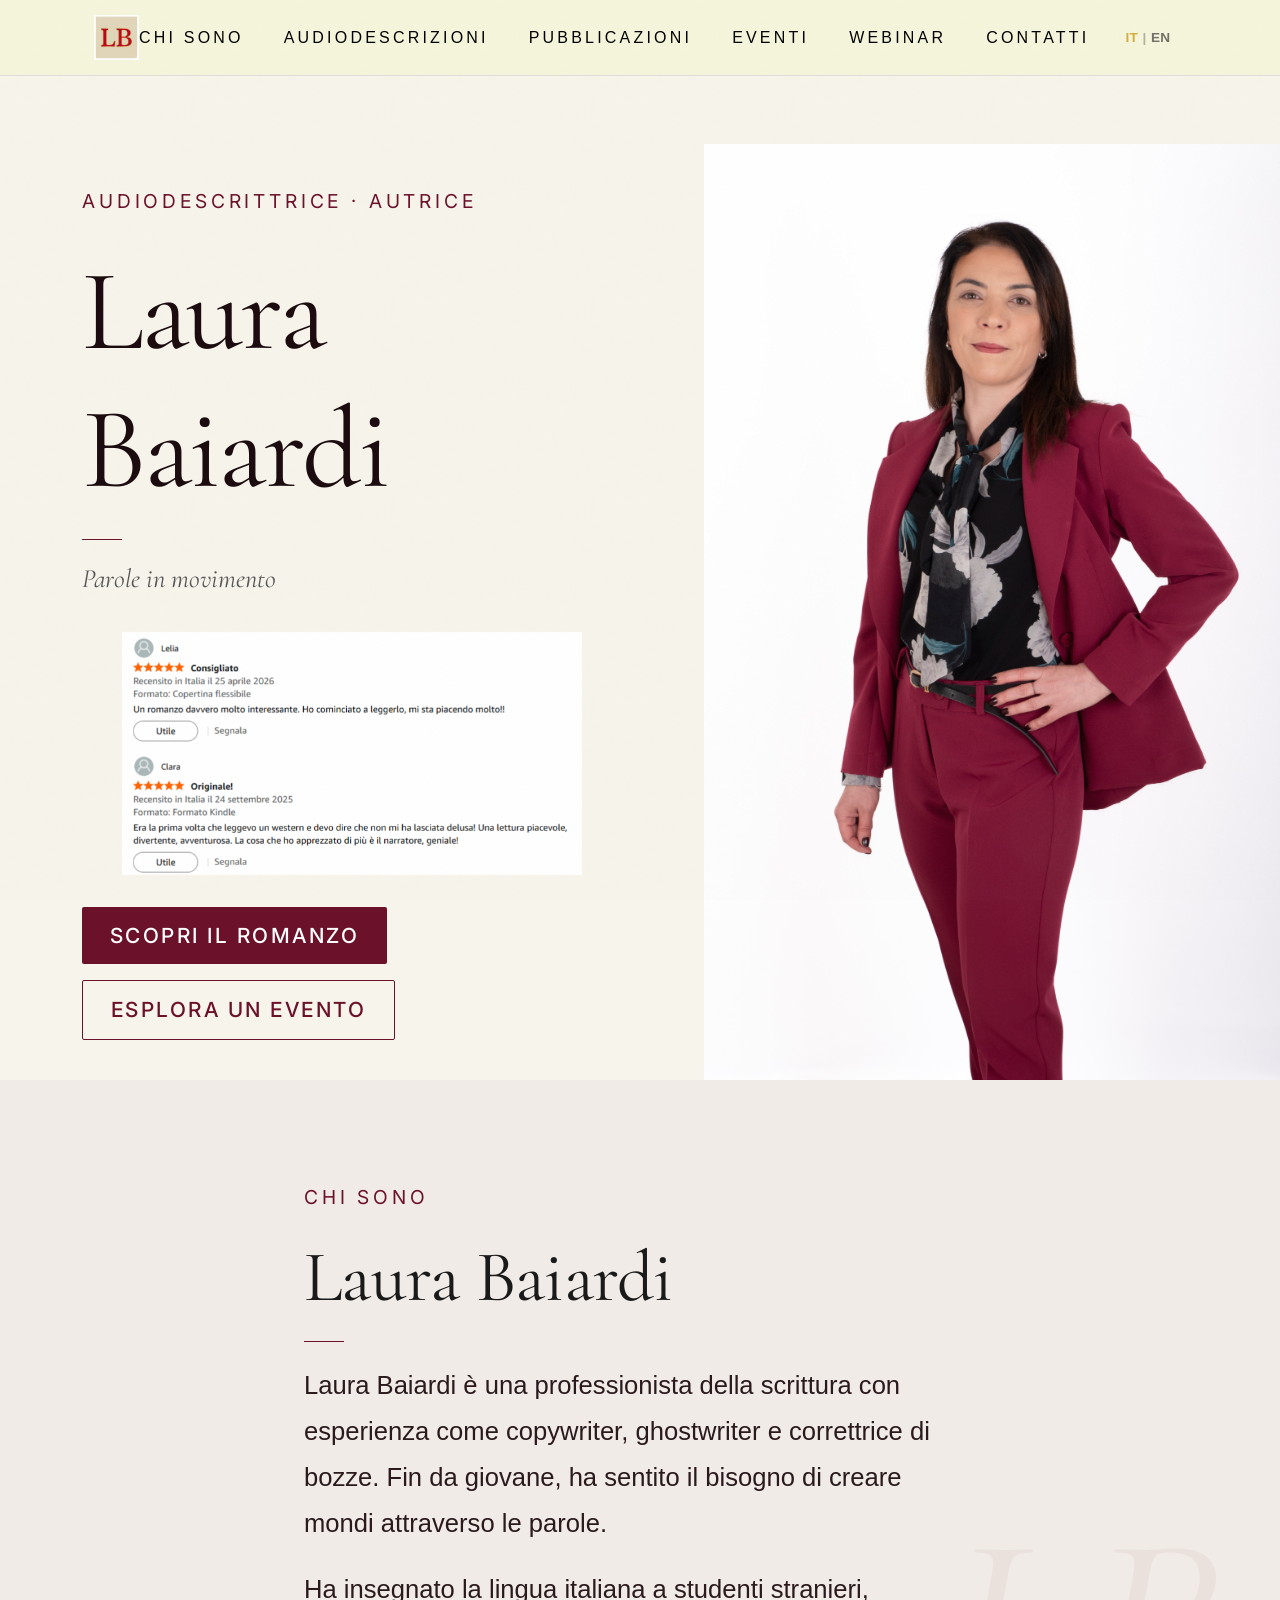
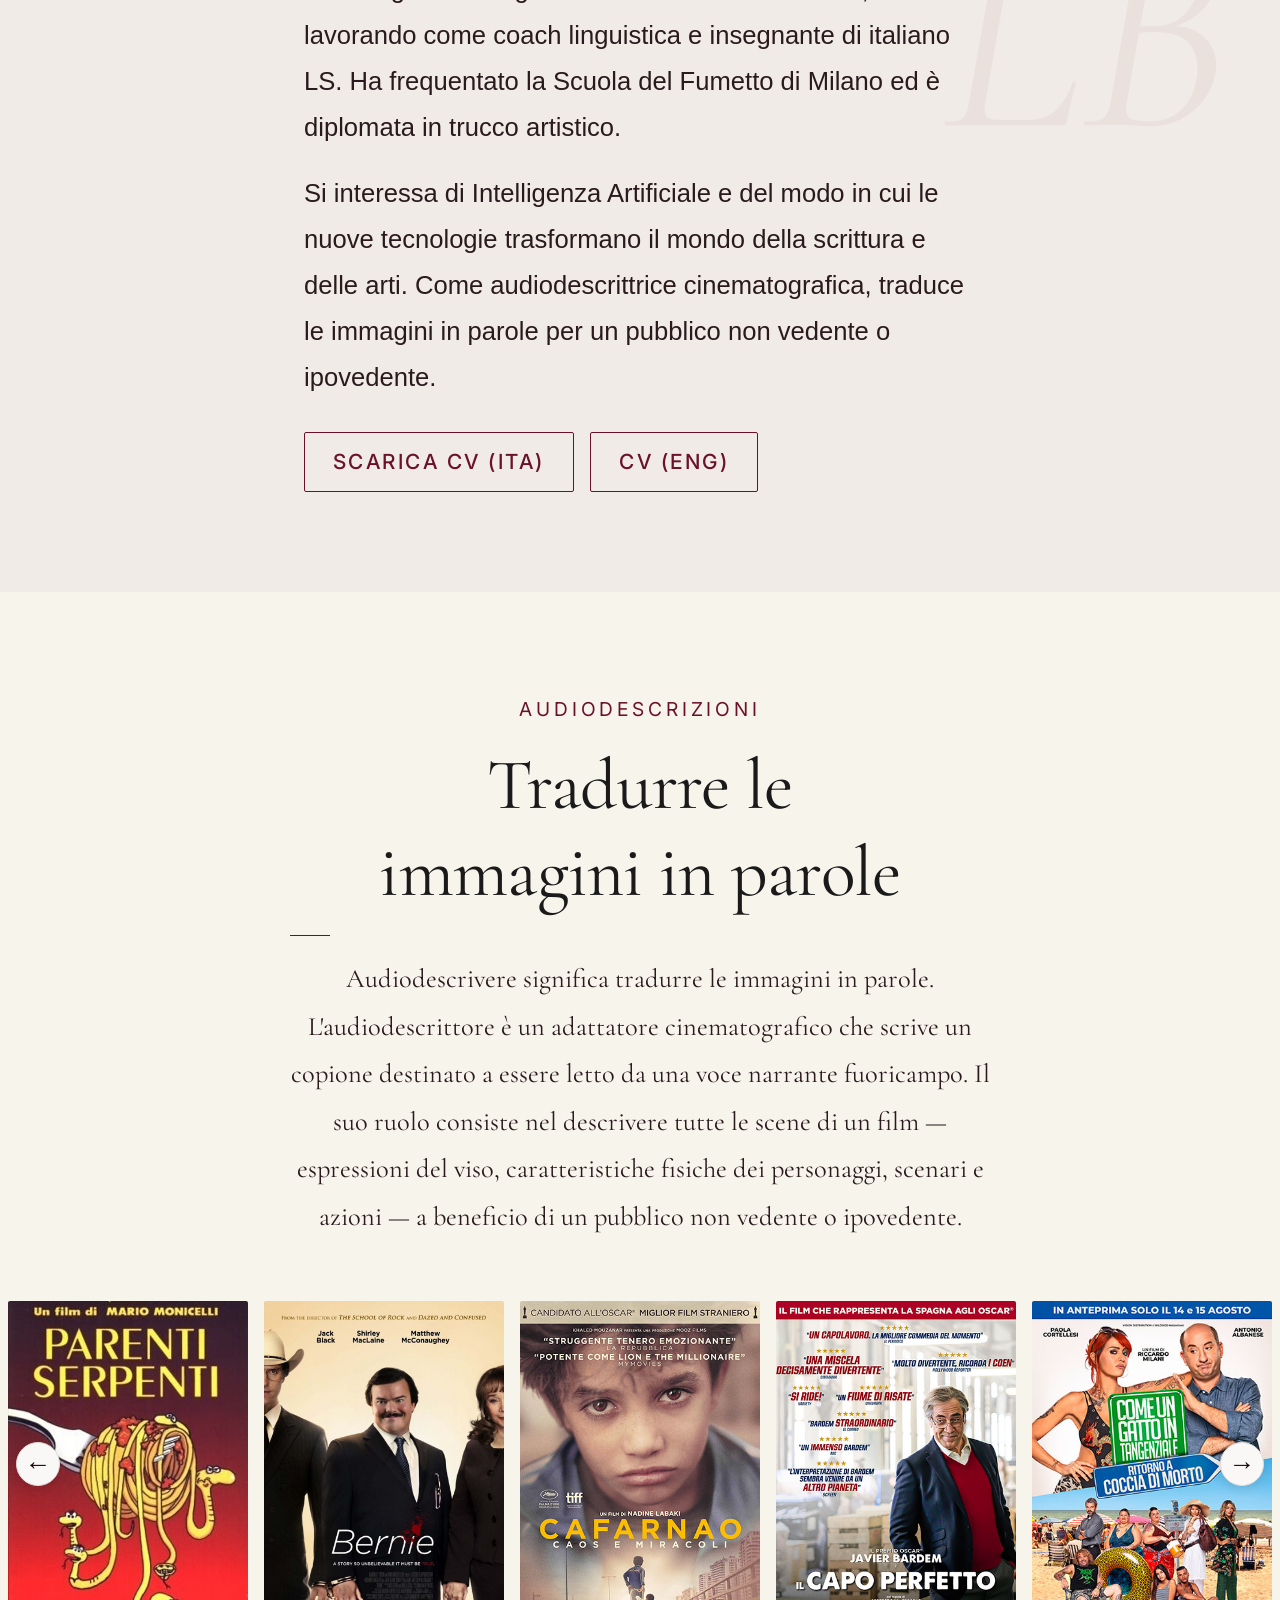
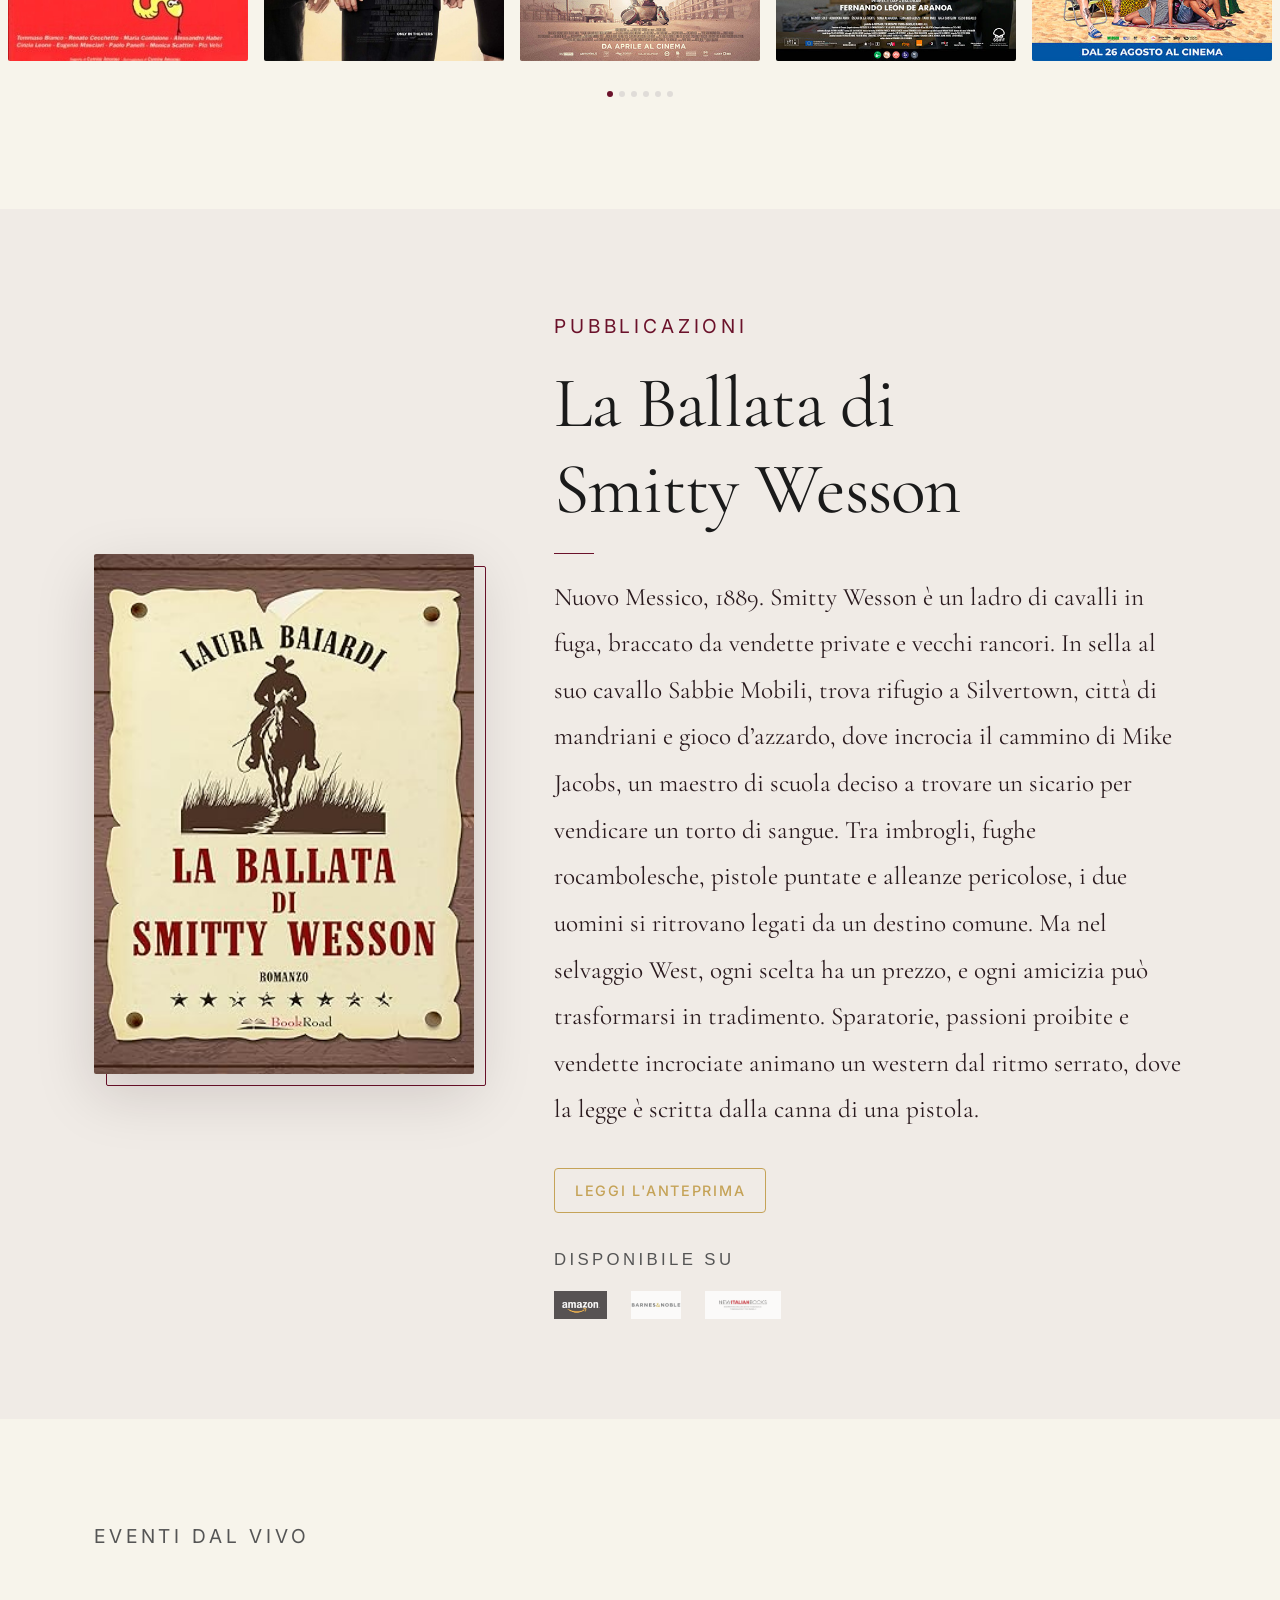
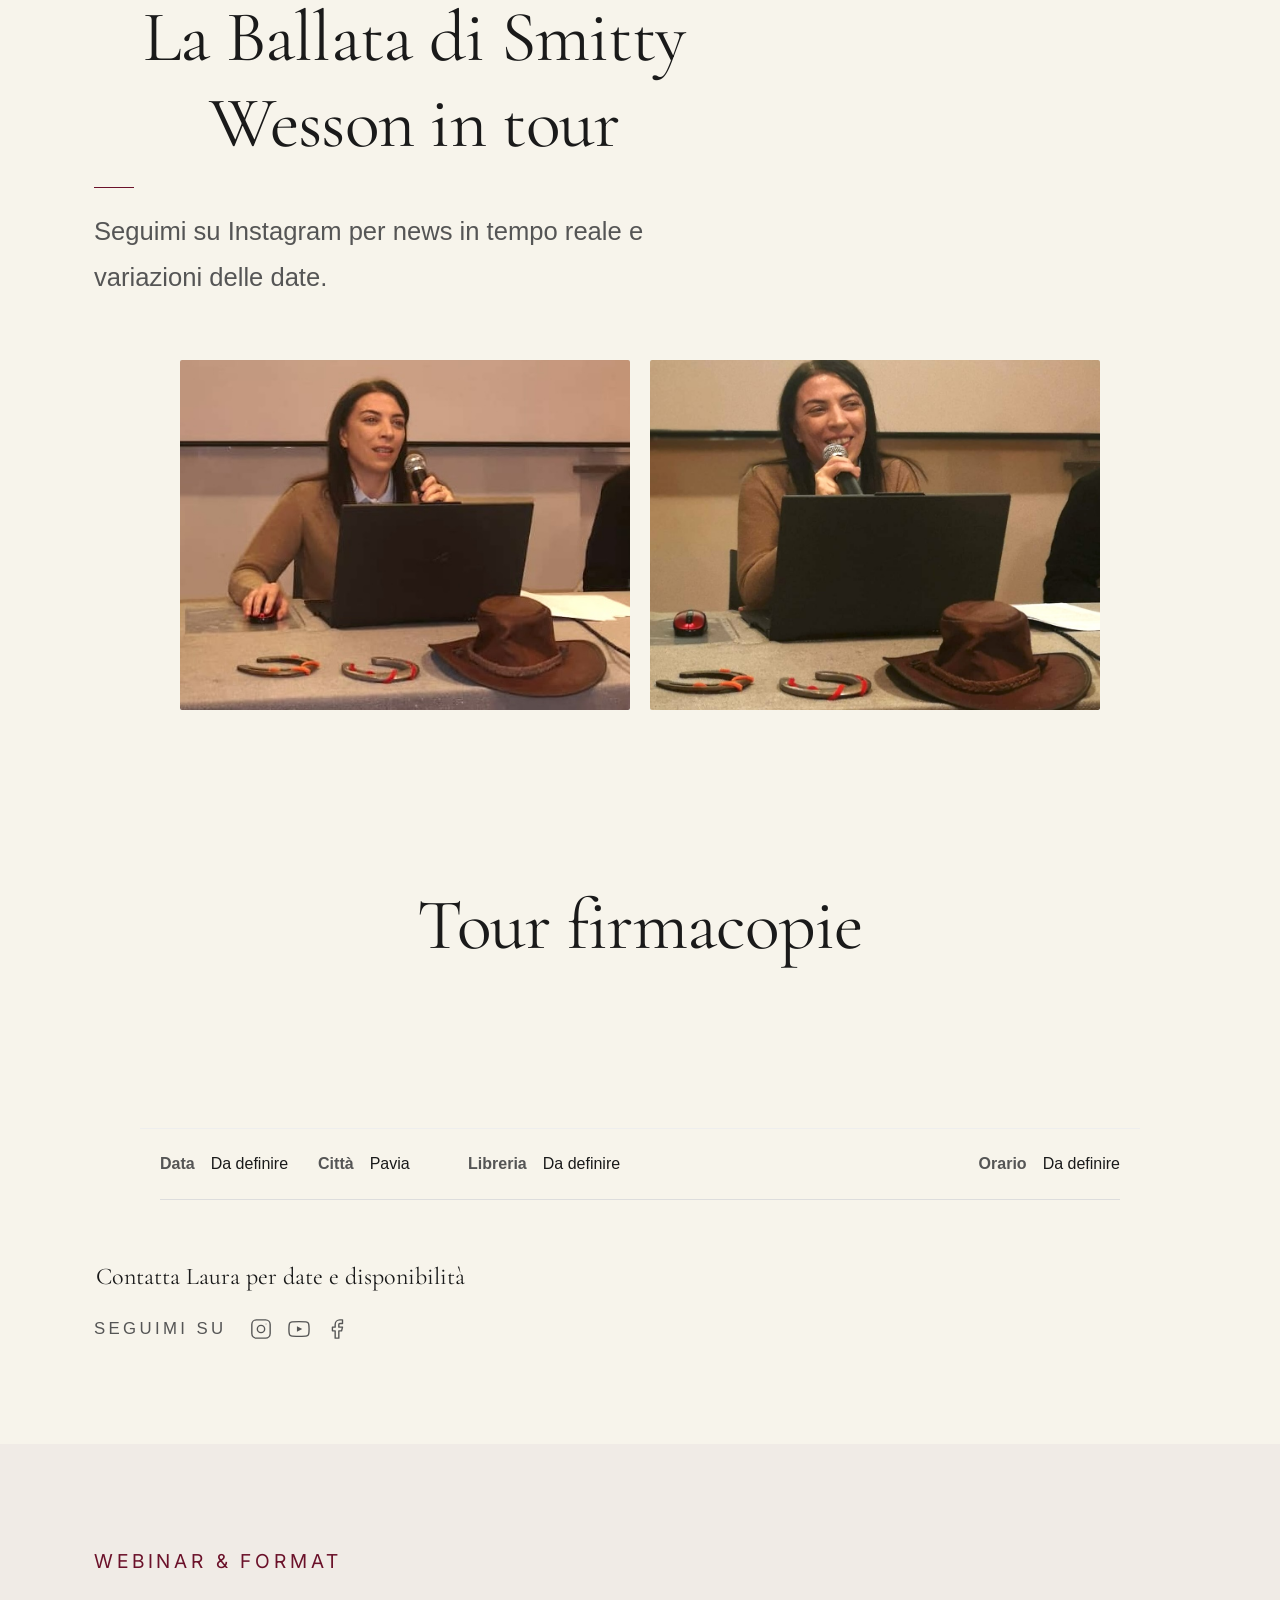
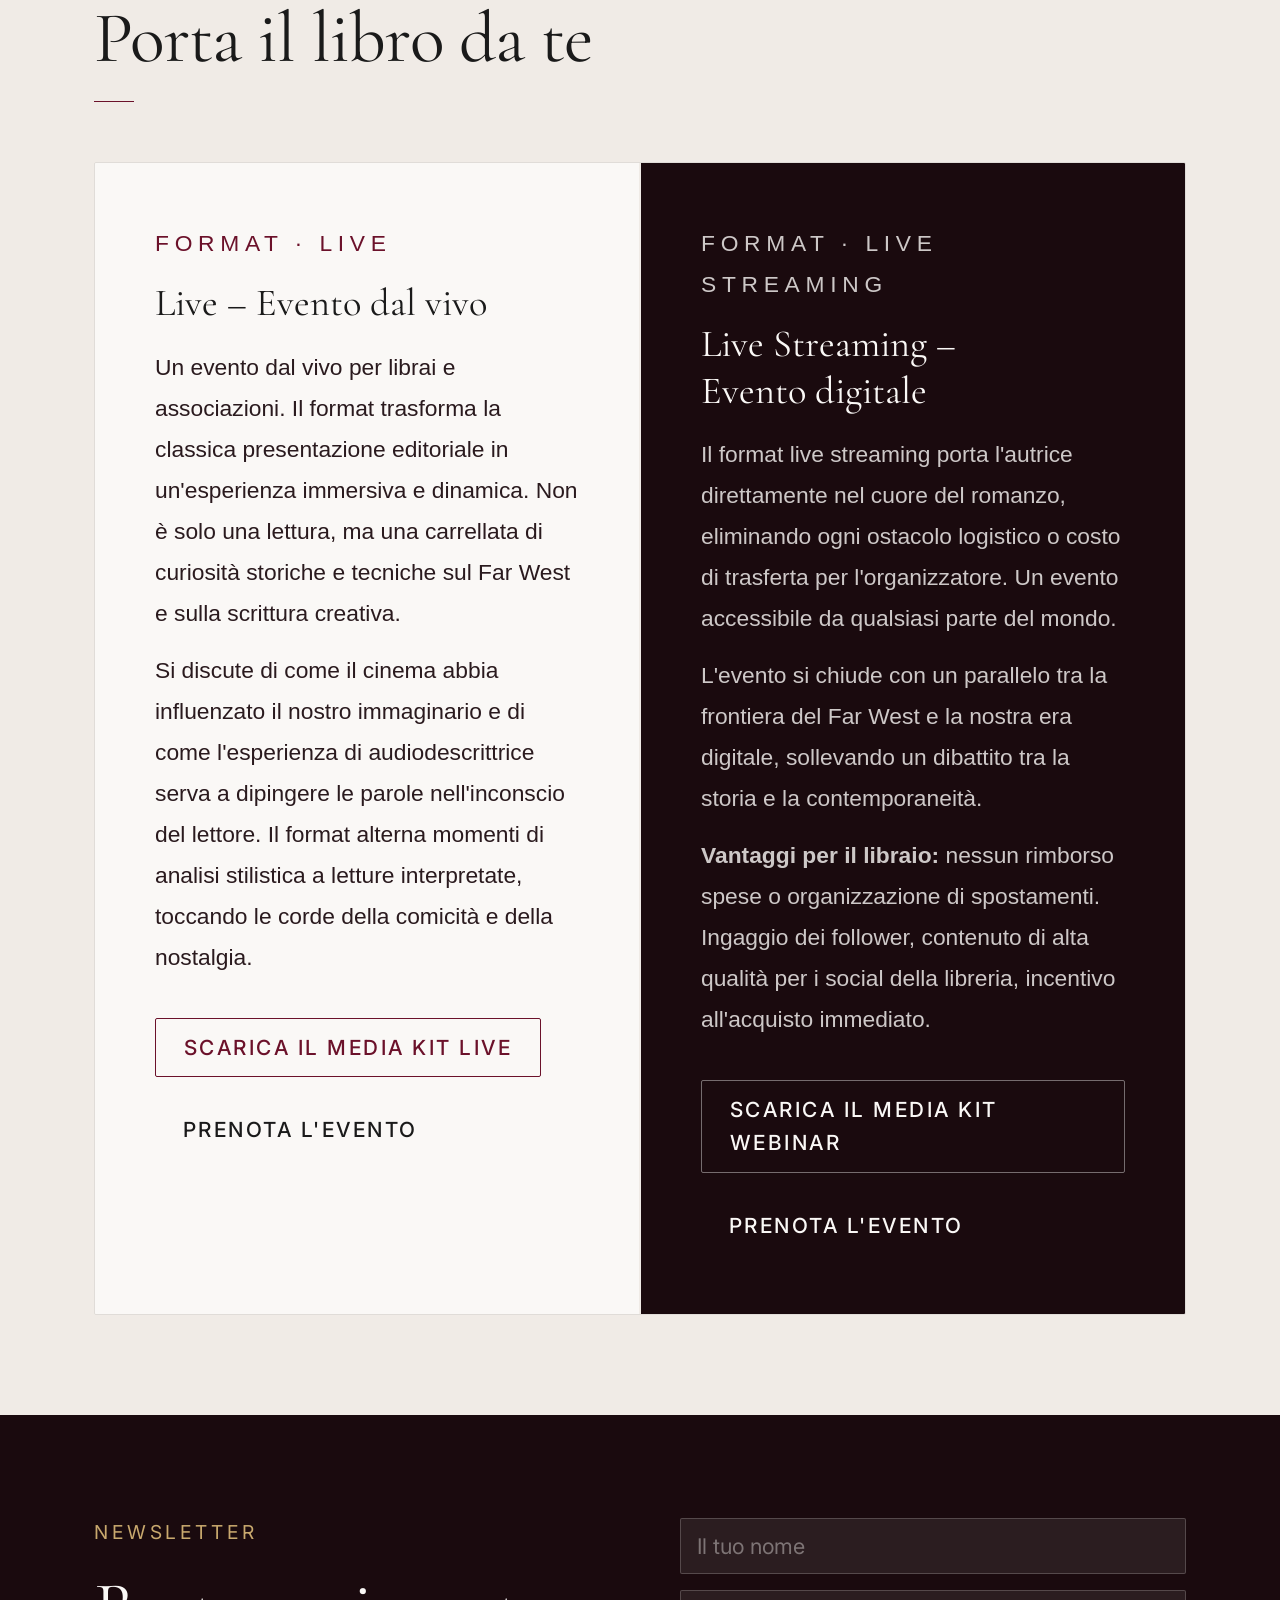
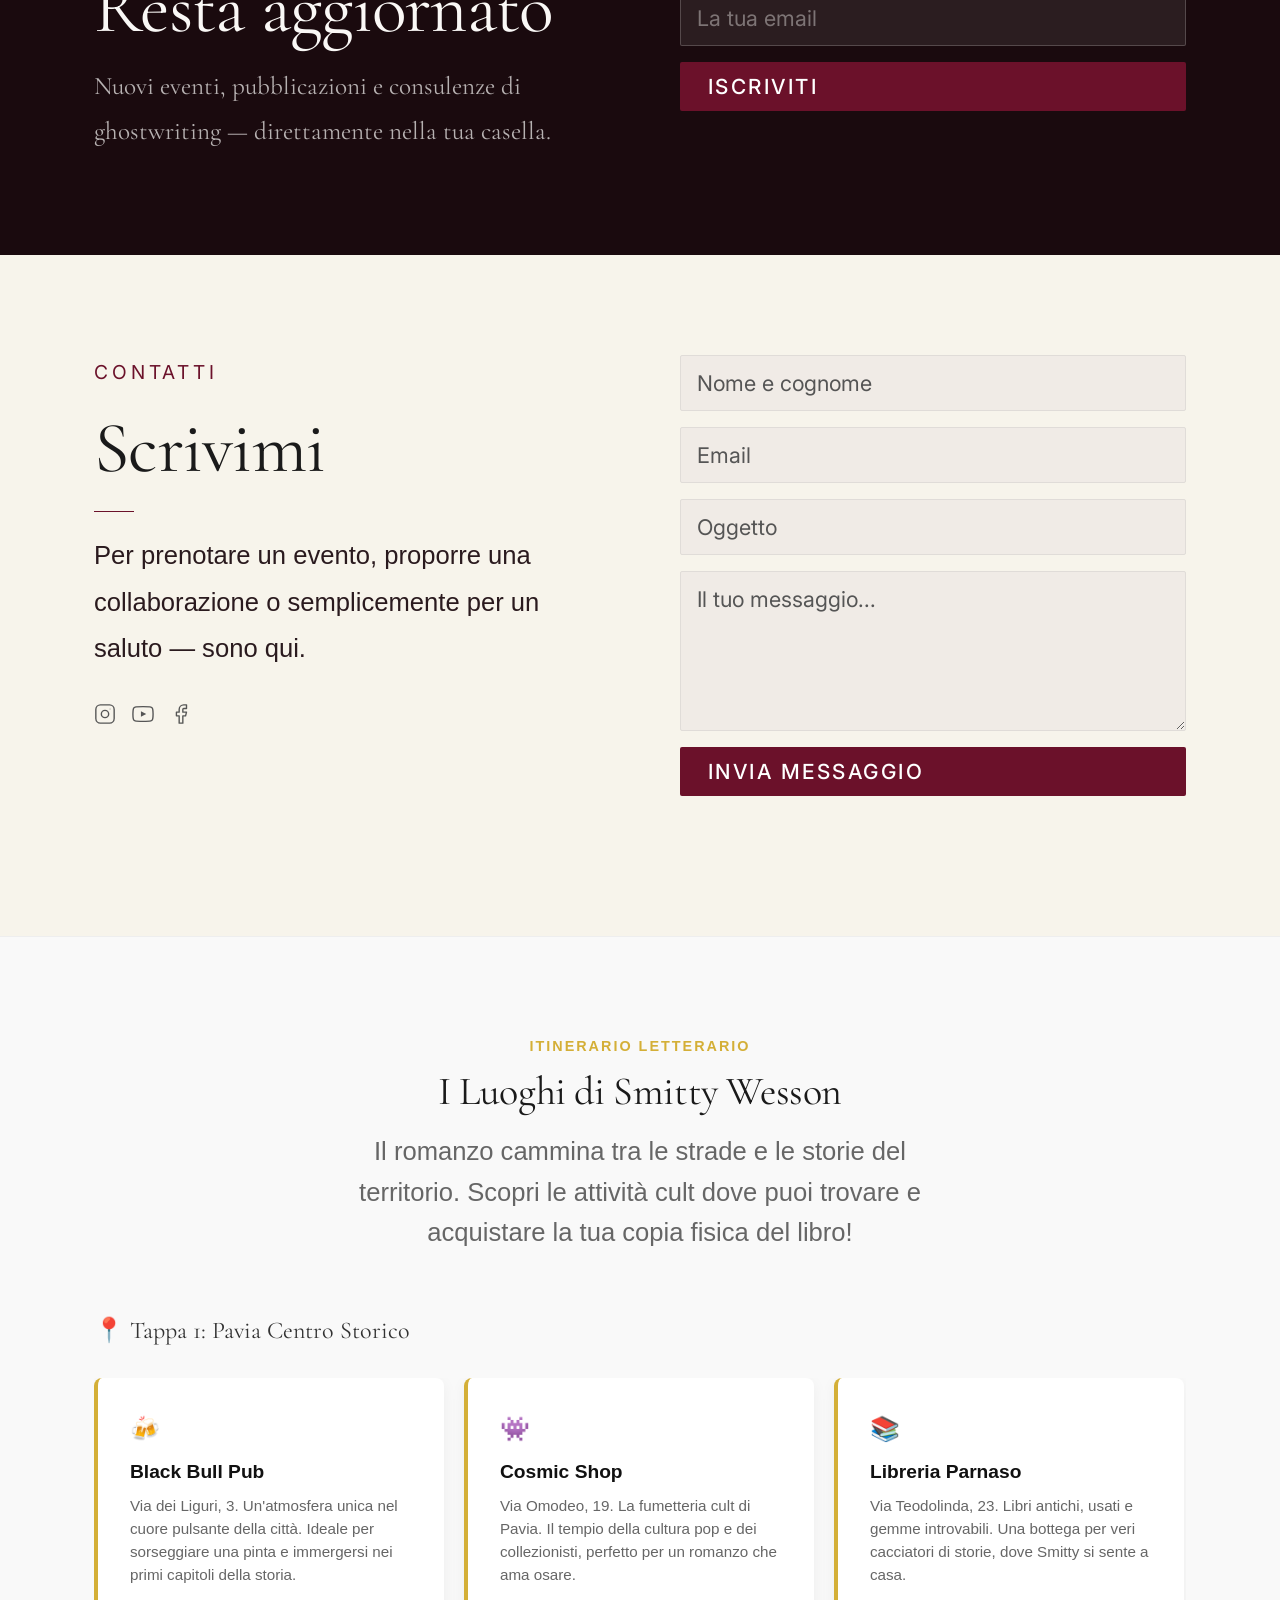
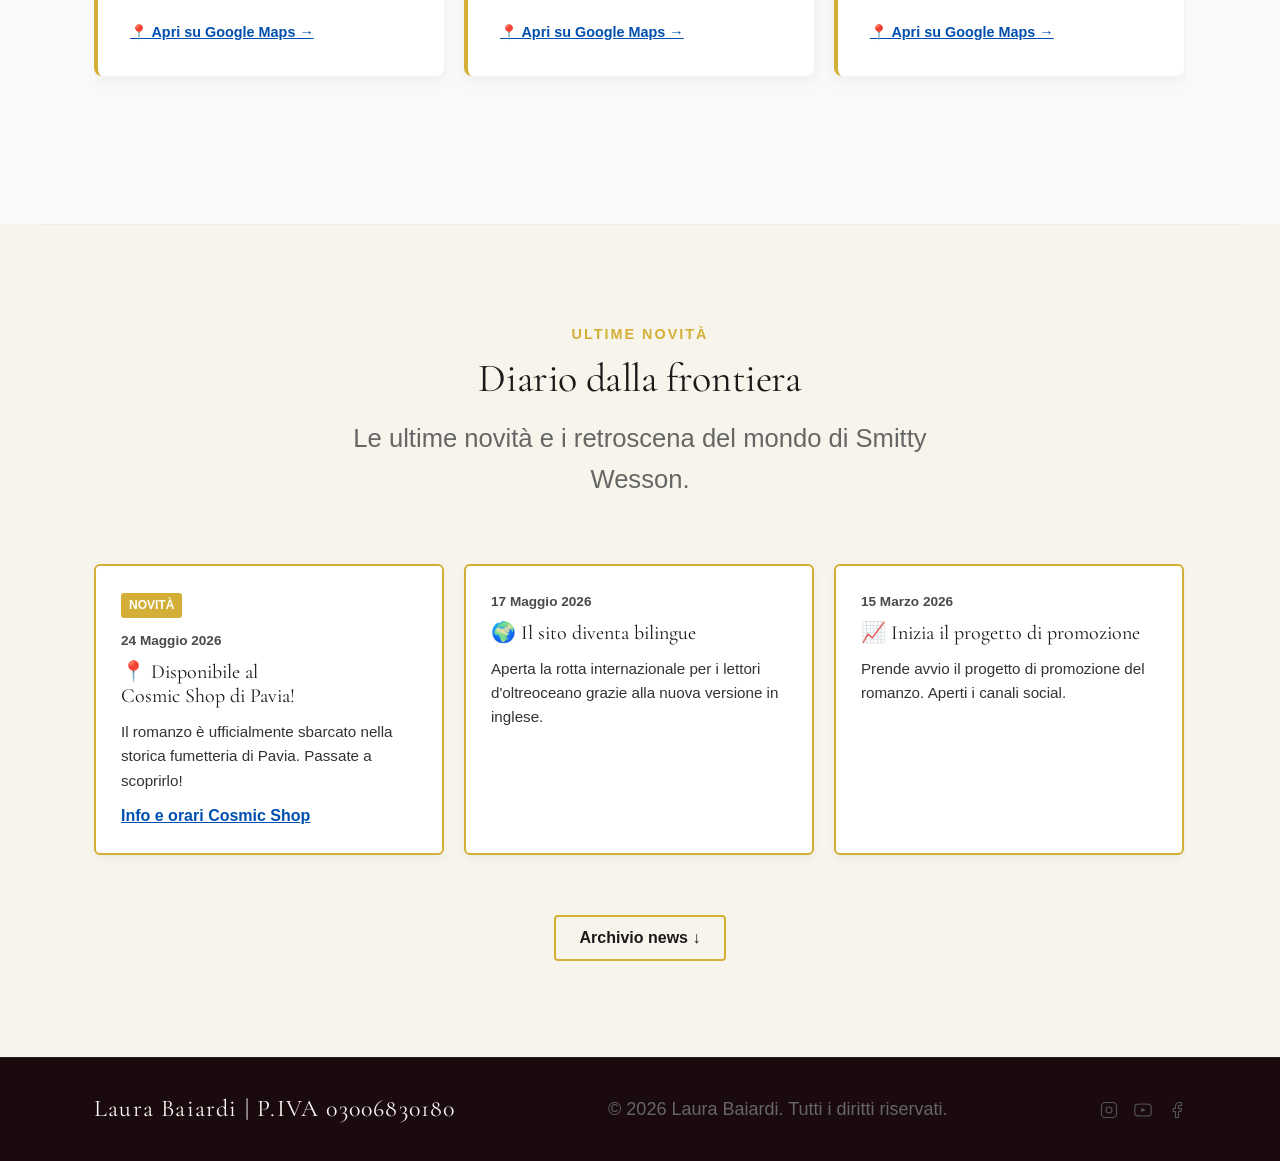
==== index.html @ 16a3c024 "Update index.html" ====
<!DOCTYPE html>
<html lang="it">
<head>
  <meta charset="UTF-8">
  <meta name="viewport" content="width=device-width, initial-scale=1.0">
  <link rel="icon" type="image/png" href="./assets/images/nuova_favicon.png?v=9">
  <script defer src="https://cloud.umami.is/script.js" data-website-id="9b18f62e-2c84-4724-9e59-43e982ee296f"></script>

  <!-- SEO Primary -->
  <title>Laura Baiardi – Audiodescrittrice e Autrice | laurabaiardi.com</title>
  <meta name="description" content="Laura Baiardi è audiodescrittrice cinematografica e autrice del romanzo La Ballata di Smitty Wesson. Scopri il suo lavoro, gli eventi dal vivo e i webinar.">
  <meta name="keywords" content="Laura Baiardi, audiodescrittrice, audiodescrizione, La Ballata di Smitty Wesson, autrice italiana, eventi letterari, webinar audiodescrizione, copywriter">
  <link rel="canonical" href="https://www.laurabaiardi.com/">

  <!-- Open Graph -->
  <meta property="og:title" content="Laura Baiardi – Audiodescrittrice e Autrice">
  <meta property="og:description" content="Audiodescrittrice cinematografica e autrice di La Ballata di Smitty Wesson. Scopri eventi, webinar e pubblicazioni.">
  <meta property="og:image" content="https://www.laurabaiardi.com/assets/images/foto-hero.jpg">
  <meta property="og:url" content="https://www.laurabaiardi.com/">
  <meta property="og:type" content="website">
  <meta property="og:locale" content="it_IT">

  <!-- Twitter Card -->
  <meta name="twitter:card" content="summary_large_image">
  <meta name="twitter:title" content="Laura Baiardi – Audiodescrittrice e Autrice">
  <meta name="twitter:description" content="Audiodescrittrice cinematografica e autrice di La Ballata di Smitty Wesson.">
  <meta name="twitter:image" content="https://www.laurabaiardi.com/assets/images/foto-hero.jpg">

  <!-- JSON-LD Person -->
  <script type="application/ld+json">
  {
    "@context": "https://schema.org",
    "@type": "Person",
    "name": "Laura Baiardi",
    "jobTitle": "Audiodescrittrice e Autrice",
    "url": "https://www.laurabaiardi.com",
    "sameAs": [
      "https://www.instagram.com/laurabaiardi.novels/",
      "https://www.youtube.com/@laurabaiardi.novels",
      "https://www.facebook.com/laurabaiardi.novels",
      "https://www.amazon.it/ballata-Smitty-Wesson-Laura-Baiardi/dp/8833222195/"
    ]
  }
  </script>

  <!-- JSON-LD Book -->
  <script type="application/ld+json">
  {
    "@context": "https://schema.org",
    "@type": "Book",
    "name": "La Ballata di Smitty Wesson",
    "author": { "@type": "Person", "name": "Laura Baiardi" },
    "isbn": "8833222195",
    "inLanguage": "it",
    "url": "https://www.amazon.it/ballata-Smitty-Wesson-Laura-Baiardi/dp/8833222195/"
  }
  </script>

  <!-- Fonts -->
  <link rel="preconnect" href="https://fonts.googleapis.com">
  <link rel="preconnect" href="https://fonts.gstatic.com" crossorigin>
  <link href="https://fonts.googleapis.com/css2?family=Cormorant+Garamond:ital,wght@0,300;0,400;0,600;1,300;1,400&family=Inter:wght@300;400;500;600&display=swap" rel="stylesheet">

  <link rel="stylesheet" href="style.css">
</head>
<body>

  <a href="#hero" class="skip-link">Vai al contenuto principale</a>

  <nav class="nav" id="nav">
  <div class="container nav__inner">
    <a href="#hero" class="nav__logo">
      <img src="./assets/images/LB.png" alt="Logo LB" class="nav__logo-img">
    </a>
    
    <ul class="nav__links" id="navLinks">
      <li><a href="#chi-sono" class="nav__link">Chi sono</a></li>
      <li><a href="#audiodescrizioni" class="nav__link">Audiodescrizioni</a></li>
      <li><a href="#pubblicazioni" class="nav__link">Pubblicazioni</a></li>
      <li><a href="#eventi" class="nav__link">Eventi</a></li>
      <li><a href="#webinar" class="nav__link">Webinar</a></li>
      <li><a href="#contatti" class="nav__link nav__link--cta">Contatti</a></li>
    </ul>

    <div class="nav__lang-switcher" style="display: inline-flex; align-items: center; gap: 0.3rem; margin-left: auto; margin-right: 1rem; font-size: 0.85rem; font-weight: 600; font-family: inherit;">
      <a href="#" style="text-decoration: none; color: #d4af37; pointer-events: none;">IT</a>
      <span style="opacity: 0.3; color: currentColor;">|</span>
      <a href="en/index.html" style="text-decoration: none; color: currentColor; opacity: 0.6;">EN</a>
    </div>

    <button class="nav__hamburger" id="hamburger" aria-label="Menu" aria-expanded="false">
      <span></span><span></span><span></span>
    </button>
  </div>
</nav>

<div class="nav-overlay" id="navOverlay">
  <button class="nav-overlay__close" id="navClose" aria-label="Chiudi menu">✕</button>
  <ul class="nav-overlay__links">
    <li><a href="#chi-sono" class="nav-overlay__link">Chi Sono</a></li>
    <li><a href="#audiodescrizioni" class="nav-overlay__link">Audiodescrizioni</a></li>
    <li><a href="#pubblicazioni" class="nav-overlay__link">Pubblicazioni</a></li>
    <li><a href="#eventi" class="nav-overlay__link">Eventi</a></li>
    <li><a href="#webinar" class="nav-overlay__link">Webinar</a></li>
    <li><a href="#contatti" class="nav-overlay__link">Contatti</a></li>
  </ul>
</div>
  <section class="hero" id="hero">
  <div class="hero__content">
    <p class="section-label">Audiodescrittrice · Autrice</p>
    <h1 class="hero__name">Laura<br>Baiardi</h1>
    <div class="divider"></div>
    <p class="hero__tagline"><em>Parole in movimento</em></p>
    <div class="hero__reviews">
      <a href="https://www.amazon.it/ballata-Smitty-Wesson-Laura-Baiardi/dp/8833222195/#customerReviews"
         target="_blank" rel="noopener" class="hero__reviews-link">
       <img src="assets/images/recensioni.png"
             alt="Recensioni 5 stelle su Amazon per La Ballata di Smitty Wesson"
             class="hero__reviews-img"
             width="460">
      </a>
    </div>
    <div class="hero__actions">
  <a href="#pubblicazioni" class="btn btn--primary">Scopri il romanzo</a>
  <a href="#webinar" class="btn btn--outline">Esplora un evento</a>
  </div>
  </div>
  <div class="hero__image-wrap">
    <img src="assets/images/foto-hero.jpg"
         alt="Laura Baiardi, audiodescrittrice e autrice"
         class="hero__image"
         fetchpriority="high"
         width="800" height="1000">
  </div>
</section>
  <section class="section section--alt chi-sono" id="chi-sono">
  <div class="container chi-sono__inner">
    <div class="chi-sono__text">
      <p class="section-label">Chi Sono</p>
      <h2>Laura Baiardi</h2>
      <div class="divider"></div>
      <p>Laura Baiardi è una professionista della scrittura con esperienza come copywriter, ghostwriter e correttrice di bozze. Fin da giovane, ha sentito il bisogno di creare mondi attraverso le parole.</p>
      <p>Ha insegnato la lingua italiana a studenti stranieri, lavorando come coach linguistica e insegnante di italiano LS. Ha frequentato la Scuola del Fumetto di Milano ed è diplomata in trucco artistico.</p>
      <p>Si interessa di Intelligenza Artificiale e del modo in cui le nuove tecnologie trasformano il mondo della scrittura e delle arti. Come audiodescrittrice cinematografica, traduce le immagini in parole per un pubblico non vedente o ipovedente.</p>
      <div class="chi-sono__actions">
        <a href="assets/pdf/cv-ita.pdf" target="_blank" class="btn btn--outline" data-umami-event="download-cv">Scarica CV (ITA)</a>
        <a href="assets/pdf/cv-eng.pdf" target="_blank" class="btn btn--outline" data-umami-event="download-cv-eng">CV (ENG)</a>
      </div>
    </div>
  </div>
</section>
  <section class="section audiodescrizioni" id="audiodescrizioni">
  <div class="container">
    <div class="audiodescrizioni__intro">
      <p class="section-label">Audiodescrizioni</p>
      <h2>Tradurre le immagini in parole</h2>
      <div class="divider"></div>
      <p class="audiodescrizioni__def">Audiodescrivere significa tradurre le immagini in parole. L'audiodescrittore è un adattatore cinematografico che scrive un copione destinato a essere letto da una voce narrante fuoricampo. Il suo ruolo consiste nel descrivere tutte le scene di un film — espressioni del viso, caratteristiche fisiche dei personaggi, scenari e azioni — a beneficio di un pubblico non vedente o ipovedente.</p>
    </div>
  </div>
  <div class="carousel" id="carouselPosters" data-carousel="posters">
    <div class="carousel__track-wrap">
      <div class="carousel__track">
        <div class="carousel__item"><img src="assets/images/posters/poster-01.jpg" alt="Locandina film 1" loading="lazy"></div>
        <div class="carousel__item"><img src="assets/images/posters/poster-02.jpg" alt="Locandina film 2" loading="lazy"></div>
        <div class="carousel__item"><img src="assets/images/posters/poster-03.jpg" alt="Locandina film 3" loading="lazy"></div>
        <div class="carousel__item"><img src="assets/images/posters/poster-04.jpg" alt="Locandina film 4" loading="lazy"></div>
        <div class="carousel__item"><img src="assets/images/posters/poster-05.jpg" alt="Locandina film 5" loading="lazy"></div>
        <div class="carousel__item"><img src="assets/images/posters/poster-06.jpg" alt="Locandina film 6" loading="lazy"></div>
        <div class="carousel__item"><img src="assets/images/posters/poster-07.jpg" alt="Locandina film 7" loading="lazy"></div>
        <div class="carousel__item"><img src="assets/images/posters/poster-08.jpg" alt="Locandina film 8" loading="lazy"></div>
        <div class="carousel__item"><img src="assets/images/posters/poster-09.jpg" alt="Locandina film 9" loading="lazy"></div>
        <div class="carousel__item"><img src="assets/images/posters/poster-10.jpg" alt="Locandina film 10" loading="lazy"></div>
        <div class="carousel__item"><img src="assets/images/posters/poster-11.jpg" alt="Locandina film 11" loading="lazy"></div>
        <div class="carousel__item"><img src="assets/images/posters/poster-12.jpg" alt="Locandina film 12" loading="lazy"></div>
        <div class="carousel__item"><img src="assets/images/posters/poster-13.jpg" alt="Locandina film 13" loading="lazy"></div>
        <div class="carousel__item"><img src="assets/images/posters/poster-14.jpg" alt="Locandina film 14" loading="lazy"></div>
        <div class="carousel__item"><img src="assets/images/posters/poster-15.jpg" alt="Locandina film 15" loading="lazy"></div>
        <div class="carousel__item"><img src="assets/images/posters/poster-16.jpg" alt="Locandina film 16" loading="lazy"></div>
        <div class="carousel__item"><img src="assets/images/posters/poster-17.jpg" alt="Locandina film 17" loading="lazy"></div>
        <div class="carousel__item"><img src="assets/images/posters/poster-18.jpg" alt="Locandina film 18" loading="lazy"></div>
        <div class="carousel__item"><img src="assets/images/posters/poster-19.jpg" alt="Locandina film 19" loading="lazy"></div>
        <div class="carousel__item"><img src="assets/images/posters/poster-20.jpg" alt="Locandina film 20" loading="lazy"></div>
        <div class="carousel__item"><img src="assets/images/posters/poster-21.jpg" alt="Locandina film 21" loading="lazy"></div>
        <div class="carousel__item"><img src="assets/images/posters/poster-22.jpg" alt="Locandina film 22" loading="lazy"></div>
        <div class="carousel__item"><img src="assets/images/posters/poster-23.jpg" alt="Locandina film 23" loading="lazy"></div>
        <div class="carousel__item"><img src="assets/images/posters/poster-24.jpg" alt="Locandina film 24" loading="lazy"></div>
        <div class="carousel__item"><img src="assets/images/posters/poster-25.jpg" alt="Locandina film 25" loading="lazy"></div>
        <div class="carousel__item"><img src="assets/images/posters/poster-26.jpg" alt="Locandina film 26" loading="lazy"></div>
        <div class="carousel__item"><img src="assets/images/posters/poster-27.jpg" alt="Locandina film 27" loading="lazy"></div>
      </div>
    </div>
    <button class="carousel__btn carousel__btn--prev" aria-label="Precedente">&#8592;</button>
    <button class="carousel__btn carousel__btn--next" aria-label="Successivo">&#8594;</button>
    <div class="carousel__dots" id="dotsPoster"></div>
  </div>
</section>
  <section class="section section--alt pubblicazioni" id="pubblicazioni">
  <div class="container pubblicazioni__inner">
    <div class="pubblicazioni__cover">
      <img src="assets/images/copertina.jpg"
           alt="Copertina del romanzo La Ballata di Smitty Wesson di Laura Baiardi"
           loading="lazy"
           width="380" height="520">
    </div>
    <div class="pubblicazioni__text">
      <p class="section-label">Pubblicazioni</p>
      <h2>La Ballata di Smitty Wesson</h2>
      <div class="divider"></div>
      <p class="pubblicazioni__sinossi">Nuovo Messico, 1889. Smitty Wesson è un ladro di cavalli in fuga, braccato da vendette private e vecchi rancori. In sella al suo cavallo Sabbie Mobili, trova rifugio a Silvertown, città di mandriani e gioco d’azzardo, dove incrocia il cammino di Mike Jacobs, un maestro di scuola deciso a trovare un sicario per vendicare un torto di sangue.
Tra imbrogli, fughe rocambolesche, pistole puntate e alleanze pericolose, i due uomini si ritrovano legati da un destino comune. Ma nel selvaggio West, ogni scelta ha un prezzo, e ogni amicizia può trasformarsi in tradimento.
Sparatorie, passioni proibite e vendette incrociate animano un western dal ritmo serrato, dove la legge è scritta dalla canna di una pistola.</p>
      <p></p></p>
      <a href="https://www.google.it/books/edition/La_ballata_di_Smitty_Wesson/XpFuEQAAQBAJ?hl=it&gbpv=1" target="_blank" class="btn btn--secondary" data-umami-event="click-anteprima-google">Leggi l'anteprima</a>
      <div class="pubblicazioni__links">
        <p class="pubblicazioni__links-label">Disponibile su</p>
        <div class="pubblicazioni__logos">
         <a href="https://www.amazon.it/ballata-Smitty-Wesson-Laura-Baiardi/dp/8833222195/" target="_blank" rel="noopener" aria-label="Acquista su Amazon" data-umami-event="click-acquisto-amazon">
  <img src="assets/images/logo-amazon.webp" alt="Amazon" width="90" height="30" data-umami-event="click-acquisto-amazon">
          </a>
          <a href="https://www.barnesandnoble.com/w/la-ballata-di-smitty-wesson-laura-baiardi/1147813923?ean=9788833227290"
             target="_blank" rel="noopener" aria-label="Acquista su Barnes &amp; Noble">
            <img src="assets/images/logo-bn.png" alt="Barnes &amp; Noble" width="90" height="30">
          </a>
          <a href="https://www.newitalianbooks.it/la-ballata-di-smitty-wesson/"
             target="_blank" rel="noopener" aria-label="Vedi su New Italian Books">
            <img src="assets/images/logo-nib.png" alt="New Italian Books" width="90" height="30">
          </a>
        </div>
      </div>
    </div>
  </div>
</section>
  <section class="section eventi" id="eventi">
  <div class="container">
    <div class="eventi__header">
      <p class="section-label">Eventi dal vivo</p>
      <h2>La Ballata di Smitty Wesson in tour</h2>
      <div class="divider"></div>
      <p>Seguimi su Instagram per news in tempo reale e variazioni delle date.</p>
    </div>
  </div>
  <div class="eventi__gallery">
    <img src="assets/images/eventi/evento-02-new.jpg" alt="Evento dal vivo Laura Baiardi" loading="lazy">
    <img src="assets/images/eventi/evento-03-new.jpg" alt="Evento dal vivo Laura Baiardi" loading="lazy">
  </div>
    <section id="eventi" class="section">
  <h2 class="section__title">Tour firmacopie</h2>

  <!--<div class="eventi__gallery">
    ...
  </div> -->
</section>
  </div>
<div class="calendario-tour">
  <div class="tour-row">
    <div data-label="Data">Da definire</div>
    <div data-label="Città">Pavia</div>
    <div data-label="Libreria">Da definire</div>
    <div data-label="Orario">Da definire</div>
  </div>
</div>
  <div class="container">
    <table class="eventi__table">
      <tbody>
        <tr>
          <td>Contatta Laura per date e disponibilità</td>
        </tr>
      </tbody>
    </table>
    <!-- <div class="eventi__actions">
      <a href="assets/pdf/media-kit.pdf" download class="btn btn--primary">Scarica il Media Kit</a>
      <a href="#contatti" class="btn btn--outline">Prenota l'evento</a>
    </div> -->
    <div class="eventi__social">
      <p class="eventi__social-label">Seguimi su</p>
      <div class="eventi__social-links">
        <a href="https://www.instagram.com/laurabaiardi.novels/" target="_blank" rel="noopener" aria-label="Instagram" class="social-icon">
          <svg width="22" height="22" viewBox="0 0 24 24" fill="none" stroke="currentColor" stroke-width="1.5" stroke-linecap="round" stroke-linejoin="round"><rect x="2" y="2" width="20" height="20" rx="5"/><circle cx="12" cy="12" r="4"/><circle cx="17.5" cy="6.5" r="0.5" fill="currentColor" stroke="none"/></svg>
        </a>
        <a href="https://www.youtube.com/@laurabaiardi.novels" target="_blank" rel="noopener" aria-label="YouTube" class="social-icon">
          <svg width="22" height="22" viewBox="0 0 24 24" fill="none" stroke="currentColor" stroke-width="1.5" stroke-linecap="round" stroke-linejoin="round"><path d="M22.54 6.42a2.78 2.78 0 0 0-1.95-1.96C18.88 4 12 4 12 4s-6.88 0-8.59.46a2.78 2.78 0 0 0-1.95 1.96A29 29 0 0 0 1 12a29 29 0 0 0 .46 5.58 2.78 2.78 0 0 0 1.95 1.95C5.12 20 12 20 12 20s6.88 0 8.59-.47a2.78 2.78 0 0 0 1.95-1.95A29 29 0 0 0 23 12a29 29 0 0 0-.46-5.58z"/><polygon points="9.75 15.02 15.5 12 9.75 8.98 9.75 15.02" fill="currentColor" stroke="none"/></svg>
        </a>
        <a href="https://www.facebook.com/laurabaiardi.novels" target="_blank" rel="noopener" aria-label="Facebook" class="social-icon">
          <svg width="22" height="22" viewBox="0 0 24 24" fill="none" stroke="currentColor" stroke-width="1.5" stroke-linecap="round" stroke-linejoin="round"><path d="M18 2h-3a5 5 0 0 0-5 5v3H7v4h3v8h4v-8h3l1-4h-4V7a1 1 0 0 1 1-1h3z"/></svg>
        </a>
      </div>
    </div>
  </div>
</section>
  <section class="section section--alt webinar" id="webinar">
  <div class="container">
    <div class="webinar__header">
      <p class="section-label">Webinar &amp; Format</p>
      <h2>Porta il libro da te</h2>
      <div class="divider"></div>
    </div>
    <div class="webinar__cards">
      <div class="webinar__card">
        <p class="webinar__card-label">Format · Live</p>
        <h3>Live – Evento dal vivo</h3>
        <p>Un evento dal vivo per librai e associazioni. Il format trasforma la classica presentazione editoriale in un'esperienza immersiva e dinamica. Non è solo una lettura, ma una carrellata di curiosità storiche e tecniche sul Far West e sulla scrittura creativa.</p>
        <p>Si discute di come il cinema abbia influenzato il nostro immaginario e di come l'esperienza di audiodescrittrice serva a dipingere le parole nell'inconscio del lettore. Il format alterna momenti di analisi stilistica a letture interpretate, toccando le corde della comicità e della nostalgia.</p>
        <a href="assets/pdf/MediakitLive_LaBallatadiSmittyWesson2026 (1).pdf" target="_blank" class="btn btn--outline" data-umami-event="download-mediakit">Scarica il Media Kit Live</a>
        <a href="#contatti" class="btn btn--webinar">Prenota l'evento</a>
      </div>
      <div class="webinar__card webinar__card--dark">
        <p class="webinar__card-label webinar__card-label--light">Format · Live Streaming</p>
        <h3>Live Streaming – Evento digitale</h3>
        <p>Il format live streaming porta l'autrice direttamente nel cuore del romanzo, eliminando ogni ostacolo logistico o costo di trasferta per l'organizzatore. Un evento accessibile da qualsiasi parte del mondo.</p>
        <p>L'evento si chiude con un parallelo tra la frontiera del Far West e la nostra era digitale, sollevando un dibattito tra la storia e la contemporaneità. <p><strong>Vantaggi per il libraio:</strong> nessun rimborso spese o organizzazione di spostamenti. Ingaggio dei follower, contenuto di alta qualità per i social della libreria, incentivo all'acquisto immediato.</p>
        <a href="assets/pdf/MediakitLiveStreaming_LaBallatadiSmittyWesson2026 (1).pdf" target="_blank" class="btn btn--outline-light" data-umami-event="download-mediakit-webinar">Scarica il Media Kit Webinar</a>
        <a href="#contatti" class="btn btn--webinar">Prenota l'evento</a>
      </div>
    </div>
  </div>
</section>
  <section class="section section--dark newsletter" id="newsletter">
  <div class="container newsletter__inner">
    <div class="newsletter__text">
      <p class="section-label section-label--light">Newsletter</p>
      <h2 class="newsletter__title">Resta aggiornato</h2>
      <p class="newsletter__desc">Nuovi eventi, pubblicazioni e consulenze di ghostwriting — direttamente nella tua casella.</p>
    </div>
    <form class="newsletter__form" action="https://formspree.io/f/mlgzoqdy" method="POST" id="formNewsletter">
      <input type="text" name="name" placeholder="Il tuo nome" required class="form-input">
      <input type="email" name="email" placeholder="La tua email" required class="form-input">
      <input type="hidden" name="_subject" value="Iscrizione newsletter laurabaiardi.com">
      <button type="submit" class="btn btn--primary">Iscriviti</button>
      <p class="form-feedback" id="feedbackNewsletter"></p>
    </form>
  </div>
</section>
  <section class="section contatti" id="contatti">
  <div class="container contatti__inner">
    <div class="contatti__text">
      <p class="section-label">Contatti</p>
      <h2>Scrivimi</h2>
      <div class="divider"></div>
      <p>Per prenotare un evento, proporre una collaborazione o semplicemente per un saluto — sono qui.</p>
      <div class="contatti__social">
        <a href="https://www.instagram.com/laurabaiardi.novels/" target="_blank" rel="noopener" class="social-icon" aria-label="Instagram">
          <svg width="22" height="22" viewBox="0 0 24 24" fill="none" stroke="currentColor" stroke-width="1.5" stroke-linecap="round" stroke-linejoin="round"><rect x="2" y="2" width="20" height="20" rx="5"/><circle cx="12" cy="12" r="4"/><circle cx="17.5" cy="6.5" r="0.5" fill="currentColor" stroke="none"/></svg>
        </a>
        <a href="https://www.youtube.com/@laurabaiardi.novels" target="_blank" rel="noopener" class="social-icon" aria-label="YouTube">
          <svg width="22" height="22" viewBox="0 0 24 24" fill="none" stroke="currentColor" stroke-width="1.5" stroke-linecap="round" stroke-linejoin="round"><path d="M22.54 6.42a2.78 2.78 0 0 0-1.95-1.96C18.88 4 12 4 12 4s-6.88 0-8.59.46a2.78 2.78 0 0 0-1.95 1.96A29 29 0 0 0 1 12a29 29 0 0 0 .46 5.58 2.78 2.78 0 0 0 1.95 1.95C5.12 20 12 20 12 20s6.88 0 8.59-.47a2.78 2.78 0 0 0 1.95-1.95A29 29 0 0 0 23 12a29 29 0 0 0-.46-5.58z"/><polygon points="9.75 15.02 15.5 12 9.75 8.98 9.75 15.02" fill="currentColor" stroke="none"/></svg>
        </a>
        <a href="https://www.facebook.com/laurabaiardi.novels" target="_blank" rel="noopener" class="social-icon" aria-label="Facebook">
          <svg width="22" height="22" viewBox="0 0 24 24" fill="none" stroke="currentColor" stroke-width="1.5" stroke-linecap="round" stroke-linejoin="round"><path d="M18 2h-3a5 5 0 0 0-5 5v3H7v4h3v8h4v-8h3l1-4h-4V7a1 1 0 0 1 1-1h3z"/></svg>
        </a>
      </div>
    </div>
    <form class="contatti__form" action="https://formsubmit.co/ajax/3f1b21bf5306eb3780d849dab47ce49b" method="POST" id="formContatti">
      <input type="text" name="name" placeholder="Nome e cognome" required class="form-input">
      <input type="email" name="email" placeholder="Email" required class="form-input">
      <input type="text" name="oggetto" placeholder="Oggetto" class="form-input">
      <textarea name="message" placeholder="Il tuo messaggio..." required rows="5" class="form-input form-textarea"></textarea>
      <input type="hidden" name="_subject" value="Contatto da laurabaiardi.com">
      <button type="submit" class="btn btn--primary">Invia messaggio</button>
      <p class="form-feedback" id="feedbackContatti"></p>
    </form>
  </div>
</section>
<section class="roadmap" id="roadmap" style="padding: 6rem 0; background-color: #f9f9f9; border-top: 1px solid #eee;">
  <div class="container">
    
    <div style="text-align: center; margin-bottom: 4rem;">
      <span style="color: #d4af37; text-transform: uppercase; letter-spacing: 2px; font-weight: bold; font-size: 0.9rem;">Itinerario Letterario</span>
      <h2 style="font-size: 2.5rem; margin-top: 0.5rem; margin-bottom: 1rem;">I Luoghi di Smitty Wesson</h2>
      <p style="max-width: 600px; margin: 0 auto; color: #666; line-height: 1.6;">
        Il romanzo cammina tra le strade e le storie del territorio. Scopri le attività cult dove puoi trovare e acquistare la tua copia fisica del libro!
      </p>
    </div>

    <div style="margin-bottom: 2rem;">
      <h3 style="font-size: 1.5rem; margin-bottom: 2rem; color: #333; display: flex; align-items: center; gap: 0.5rem;">
        📍 Tappa 1: Pavia Centro Storico
      </h3>
      
      <div class="gallery-container">
        <div class="gallery-track">
          
          <div class="news-box" style="border: none; border-left: 4px solid #d4af37; background: white; padding: 2rem; border-radius: 8px; box-shadow: 0 4px 15px rgba(0,0,0,0.05); display: flex; flex-direction: column; justify-content: space-between;">
            <div>
              <div style="font-size: 1.5rem; margin-bottom: 0.5rem;">🍻</div>
              <h4 style="font-size: 1.2rem; margin-bottom: 0.5rem; color: #111;">Black Bull Pub</h4>
              <p style="color: #666; font-size: 0.95rem; line-height: 1.5; margin-bottom: 1.5rem;">Via dei Liguri, 3. Un'atmosfera unica nel cuore pulsante della città. Ideale per sorseggiare una pinta e immergersi nei primi capitoli della storia.</p>
            </div>
            <a href="https://maps.google.com/?q=Black+Bull+Pub+Pavia" target="_blank" rel="noopener" style="display: inline-block; text-decoration: underline; color: #004fb0; font-weight: bold; font-size: 0.9rem;">📍 Apri su Google Maps →</a>
          </div>

          <div class="news-box" style="border: none; border-left: 4px solid #d4af37; background: white; padding: 2rem; border-radius: 8px; box-shadow: 0 4px 15px rgba(0,0,0,0.05); display: flex; flex-direction: column; justify-content: space-between;">
            <div>
              <div style="font-size: 1.5rem; margin-bottom: 0.5rem;">👾</div>
              <h4 style="font-size: 1.2rem; margin-bottom: 0.5rem; color: #111;">Cosmic Shop</h4>
              <p style="color: #666; font-size: 0.95rem; line-height: 1.5; margin-bottom: 1.5rem;">Via Omodeo, 19. La fumetteria cult di Pavia. Il tempio della cultura pop e dei collezionisti, perfetto per un romanzo che ama osare.</p>
            </div>
            <a href="https://maps.google.com/?q=Cosmic+Shop+Pavia" target="_blank" rel="noopener" style="display: inline-block; text-decoration: underline; color: #004fb0; font-weight: bold; font-size: 0.9rem;">📍 Apri su Google Maps →</a>
          </div>

          <div class="news-box" style="border: none; border-left: 4px solid #d4af37; background: white; padding: 2rem; border-radius: 8px; box-shadow: 0 4px 15px rgba(0,0,0,0.05); display: flex; flex-direction: column; justify-content: space-between;">
            <div>
              <div style="font-size: 1.5rem; margin-bottom: 0.5rem;">📚</div>
              <h4 style="font-size: 1.2rem; margin-bottom: 0.5rem; color: #111;">Libreria Parnaso</h4>
              <p style="color: #666; font-size: 0.95rem; line-height: 1.5; margin-bottom: 1.5rem;">Via Teodolinda, 23. Libri antichi, usati e gemme introvabili. Una bottega per veri cacciatori di storie, dove Smitty si sente a casa.</p>
            </div>
            <a href="https://maps.google.com/?q=Libreria+Parnaso+Pavia" target="_blank" rel="noopener" style="display: inline-block; text-decoration: underline; color: #004fb0; font-weight: bold; font-size: 0.9rem;">📍 Apri su Google Maps →</a>
          </div>

        </div> </div> </div>
  </div>
</section>

  <section id="diario-bordo" class="news-section" style="padding: 6rem 0; background-color: #f7f4eb; border-top: 1px solid #eee;">
  <div class="container">
    
    <div style="text-align: center; margin-bottom: 4rem;">
      <span style="color: #d4af37; text-transform: uppercase; letter-spacing: 2px; font-weight: bold; font-size: 0.9rem;">Ultime Novità</span>
      <h2 style="font-size: 2.5rem; margin-top: 0.5rem; margin-bottom: 1rem; color: #1a1a1a;">Diario dalla frontiera</h2>
      <p style="max-width: 600px; margin: 0 auto; color: #666; line-height: 1.6;">
        Le ultime novità e i retroscena del mondo di Smitty Wesson.
      </p>
    </div>

    <div class="gallery-container">
        <div class="gallery-track">
            
            <div class="news-box">
                <span class="news-tag">Novità</span>
                <span class="news-date">24 Maggio 2026</span>
                <h3>📍 Disponibile al Cosmic Shop di Pavia!</h3>
                <p>Il romanzo è ufficialmente sbarcato nella storica fumetteria di Pavia. Passate a scoprirlo!</p>
                <a href="https://www.facebook.com/Cosmic.Shop.Fumetti" target="_blank" rel="noopener">Info e orari Cosmic Shop</a>
            </div>

            <div class="news-box">
                <span class="news-date">17 Maggio 2026</span>
                <h3>🌍 Il sito diventa bilingue</h3>
                <p>Aperta la rotta internazionale per i lettori d'oltreoceano grazie alla nuova versione in inglese.</p>
            </div>

            <div class="news-box">
                <span class="news-date">15 Marzo 2026</span>
                <h3>📈 Inizia il progetto di promozione</h3>
                <p>Prende avvio il progetto di promozione del romanzo. Aperti i canali social.</p>
            </div>

            <div class="news-box">
                <span class="news-date">18 Novembre 2025</span>
                <h3>🎖️ New Italian Books</h3>
                <p>Il romanzo, dopo avere affrontato una dura selezione, appare nella vetrina del prestigioso sito New Italian Books.</p>
            </div>

            <div class="news-box">
                <span class="news-date">25 agosto 2025</span>
                <h3>📖 La prima tiratura</h3>
                <p>I faldoni di stampa prendono vita. Smitty Wesson è ufficialmente negli store delle maggiori librerie online.</p>
            </div>

            <div class="news-box">
                <span class="news-date">Estate 2024</span>
                <h3>✍️ La scintilla iniziale</h3>
                <p>BookRoad editore crede in Smitty Wesson e decide di lanciare una campagna di crowdfunding editoriale sul suo sito.</p>
            </div>

        </div> </div> <div class="archive-toggle-container" style="margin-top: 40px; text-align: center;">
        <button id="toggle-archive" class="btn-archive" aria-expanded="false" aria-controls="archive-drawer">
            Archivio news ↓
        </button>
    </div>

    <div id="archive-drawer" class="archive-container hidden">
        <div class="archive-grid">
            
            <div class="news-box-archive">
                <span class="news-date">Genesi del Progetto</span>
                <h3>🔍 Le prime bozze</h3>
                <p>Il progetto di un racconto western comico prende forma nel 2022 con la stesura della prima bozza. Nel corso di alcuni anni, si sviluppa in un romanzo completo.</p>
            </div>
            
            </div>
    </div>

  </div> </section>
</script>
  <footer class="footer">
  <div class="container footer__inner">
    <span class="footer__name">Laura Baiardi | P.IVA 03006830180</span>
    <span class="footer__copy">© <span id="footerYear"></span> Laura Baiardi. Tutti i diritti riservati.</span>
    <div class="footer__social">
      <a href="https://www.instagram.com/laurabaiardi.novels/" target="_blank" rel="noopener" class="social-icon" aria-label="Instagram">
        <svg width="18" height="18" viewBox="0 0 24 24" fill="none" stroke="currentColor" stroke-width="1.5" stroke-linecap="round" stroke-linejoin="round"><rect x="2" y="2" width="20" height="20" rx="5"/><circle cx="12" cy="12" r="4"/><circle cx="17.5" cy="6.5" r="0.5" fill="currentColor" stroke="none"/></svg>
      </a>
      <a href="https://www.youtube.com/@laurabaiardi.novels" target="_blank" rel="noopener" class="social-icon" aria-label="YouTube">
        <svg width="18" height="18" viewBox="0 0 24 24" fill="none" stroke="currentColor" stroke-width="1.5" stroke-linecap="round" stroke-linejoin="round"><path d="M22.54 6.42a2.78 2.78 0 0 0-1.95-1.96C18.88 4 12 4 12 4s-6.88 0-8.59.46a2.78 2.78 0 0 0-1.95 1.96A29 29 0 0 0 1 12a29 29 0 0 0 .46 5.58 2.78 2.78 0 0 0 1.95 1.95C5.12 20 12 20 12 20s6.88 0 8.59-.47a2.78 2.78 0 0 0 1.95-1.95A29 29 0 0 0 23 12a29 29 0 0 0-.46-5.58z"/><polygon points="9.75 15.02 15.5 12 9.75 8.98 9.75 15.02" fill="currentColor" stroke="none"/></svg>
      </a>
      <a href="https://www.facebook.com/laurabaiardi.novels" target="_blank" rel="noopener" class="social-icon" aria-label="Facebook">
        <svg width="18" height="18" viewBox="0 0 24 24" fill="none" stroke="currentColor" stroke-width="1.5" stroke-linecap="round" stroke-linejoin="round"><path d="M18 2h-3a5 5 0 0 0-5 5v3H7v4h3v8h4v-8h3l1-4h-4V7a1 1 0 0 1 1-1h3z"/></svg>
      </a>
    </div>
  </div>
</footer>

  <script src="script.js"></script>
</body>
</html>
---- style.css ----
/* ─── Custom Properties ─── */
:root {
  --bg: #faf8f6;
  --bg-alt: #f0ebe6;
  --dark: #1a0a0e;
  --accent: #6b112a;
  --gold: #c9a96e;
  --muted: #555;
  --border: #e0dcd8;
  --text: #2a1a1e;

  --font-serif: 'Cormorant Garamond', Georgia, serif;
  --font-sans: 'Inter', system-ui, sans-serif;

  --nav-h: 64px;
  --container: 1140px;
  --section-py: 100px;
  --radius: 2px;
  --transition: 0.25s ease;
}

/* ─── Reset ─── */
*, *::before, *::after { box-sizing: border-box; margin: 0; padding: 0; }
html { scroll-behavior: smooth; }
body { background: var(--bg); color: var(--text); font-family: var(--font-sans); line-height: 1.6; -webkit-font-smoothing: antialiased; }
img { display: block; max-width: 100%; }
a { color: inherit; text-decoration: none; }
button { cursor: pointer; border: none; background: none; font-family: inherit; }

/* ─── Grain texture overlay ─── */
body::after {
  content: '';
  position: fixed;
  inset: 0;
  z-index: 9998;
  pointer-events: none;
  background-image: url("data:image/svg+xml,%3Csvg xmlns='http://www.w3.org/2000/svg' width='200' height='200'%3E%3Cfilter id='n'%3E%3CfeTurbulence type='fractalNoise' baseFrequency='0.75' numOctaves='4' stitchTiles='stitch'/%3E%3C/filter%3E%3Crect width='200' height='200' filter='url(%23n)' opacity='1'/%3E%3C/svg%3E");
  opacity: 0.03;
}

/* ─── Skip link (accessibilità) ─── */
.skip-link {
  position: absolute;
  top: -100%;
  left: 1rem;
  z-index: 9999;
  background: var(--accent);
  color: #fff;
  padding: 0.75rem 1.5rem;
  font-size: 1.35rem;
  font-weight: 600;
  border-radius: 0 0 var(--radius) var(--radius);
  transition: top 0.2s;
}
.skip-link:focus { top: 0; }

/* ─── Focus styles (accessibilità) ─── */
:focus-visible {
  outline: 3px solid var(--accent);
  outline-offset: 3px;
}
a:focus-visible,
button:focus-visible {
  border-radius: 2px;
}

/* ─── Reduced motion ─── */
@media (prefers-reduced-motion: reduce) {
  *, *::before, *::after { transition-duration: 0.01ms !important; animation-duration: 0.01ms !important; }
  html { scroll-behavior: auto; }
}

/* ─── Typography ─── */
h1, h2, h3 { font-family: var(--font-serif); font-weight: 400; line-height: 1.2; text-wrap: balance; }
h1 { font-size: clamp(4.5rem, 9vw, 7.5rem); letter-spacing: -0.02em; }
h2 { font-size: clamp(3rem, 6vw, 4.5rem); letter-spacing: -0.01em; }
h3 { font-size: clamp(1.875rem, 3vw, 2.625rem); }
p { font-size: 1.6rem; line-height: 1.8; color: var(--text); }

/* ─── Utilities ─── */
.container {
  max-width: var(--container);
  margin: 0 auto;
  padding: 0 24px;
}

.section {
  padding: var(--section-py) 0;
}

.section--alt {
  background: var(--bg-alt);
}

.section--dark {
  background: var(--dark);
  color: var(--bg);
}

.section-label {
  font-family: var(--font-sans);
  font-size: 1.2rem;
  letter-spacing: 0.2em;
  text-transform: uppercase;
  color: var(--accent);
  margin-bottom: 1rem;
}

.section-label--light {
  color: var(--gold);
}

.divider {
  width: 40px;
  height: 1px;
  background: var(--accent);
  margin: 1.25rem 0;
}

/* ─── Buttons ─── */
.btn {
  display: inline-flex;
  align-items: center;
  gap: 0.5rem;
  padding: 0.75rem 1.75rem;
  min-height: 44px;
  font-family: var(--font-sans);
  font-size: 1.3rem;
  font-weight: 500;
  letter-spacing: 0.12em;
  text-transform: uppercase;
  transition: all var(--transition);
  border-radius: var(--radius);
}

.btn--primary {
  background: var(--accent);
  color: #fff;
}

.btn--primary:hover {
  background: #540d21;
}

.btn--outline {
  border: 1px solid var(--accent);
  color: var(--accent);
}

.btn--outline:hover {
  background: var(--accent);
  color: #fff;
}

.btn--outline-light {
  border: 1px solid rgba(255,255,255,0.4);
  color: var(--bg);
}

.btn--outline-light:hover {
  background: rgba(255,255,255,0.1);
}

.btn:active {
  transform: scale(0.97);
}

/* ─── Navigation ─── */
.nav {
  position: fixed;
  top: 0; left: 0; right: 0;
  z-index: 100;
  height: var(--nav-h);
  background: var(--bg);
  border-bottom: 1px solid var(--border);
  transition: box-shadow var(--transition);
}

.nav.scrolled {
  box-shadow: 0 2px 20px rgba(26,10,14,0.08);
}

.nav__inner {
  display: flex;
  align-items: center;
  justify-content: space-between;
  height: 100%;
}

.nav__logo {
  font-family: var(--font-serif);
  font-size: 1.75rem;
  letter-spacing: 0.05em;
  color: var(--dark);
}

.nav__links {
  display: flex;
  align-items: center;
  gap: 2.5rem;
  list-style: none;
}

.nav__link {
  font-size: 1rem;
  letter-spacing: 0.2em;
  text-transform: uppercase;
  color: var(--muted);
  transition: color var(--transition);
  position: relative;
}

.nav__link::after {
  content: '';
  position: absolute;
  bottom: -4px; left: 0;
  width: 0; height: 1px;
  background: var(--accent);
  transition: width var(--transition);
}

.nav__link:hover,
.nav__link.active {
  color: var(--dark);
}

.nav__link:hover::after,
.nav__link.active::after {
  width: 100%;
}

.nav__link--cta {
  color: var(--accent);
  font-weight: 500;
}

.nav__link--cta:hover {
  color: var(--accent);
}

.nav__hamburger {
  display: none;
  flex-direction: column;
  gap: 5px;
  padding: 4px;
}

.nav__hamburger span {
  display: block;
  width: 22px;
  height: 1px;
  background: var(--dark);
  transition: all var(--transition);
}

.nav__hamburger span:nth-child(2) {
  width: 15px;
}

/* Mobile overlay */
.nav-overlay {
  position: fixed;
  inset: 0;
  z-index: 200;
  background: var(--dark);
  display: flex;
  flex-direction: column;
  align-items: center;
  justify-content: center;
  opacity: 0;
  pointer-events: none;
  transition: opacity var(--transition);
}

.nav-overlay.open {
  opacity: 1;
  pointer-events: auto;
}

.nav-overlay__close {
  position: absolute;
  top: 1.5rem; right: 1.5rem;
  color: var(--bg);
  font-size: 2.25rem;
  padding: 0.5rem;
}

.nav-overlay__links {
  list-style: none;
  display: flex;
  flex-direction: column;
  align-items: center;
  gap: 2rem;
}

.nav-overlay__link {
  font-family: var(--font-serif);
  font-size: 3rem;
  color: var(--bg);
  letter-spacing: 0.05em;
  transition: color var(--transition);
}

.nav-overlay__link:hover {
  color: var(--gold);
}

/* Scroll offset for fixed nav */
section[id] {
  scroll-margin-top: var(--nav-h);
}

/* ─── Hero ─── */
.hero {
  min-height: 100dvh;
  display: grid;
  grid-template-columns: 55fr 45fr;
  padding-top: var(--nav-h);
}

.hero__content {
  display: flex;
  flex-direction: column;
  justify-content: center;
  padding: 40px 20px; /* Padding ridotto e bilanciato per il mobile */
  width: 100%;
  max-width: 580px;
  margin: 0 auto;
  box-sizing: border-box; /* IMPORTANTE: include i padding nella larghezza */
  overflow: hidden;       /* Taglia qualsiasi cosa provi a uscire */
}

.hero__name {
  margin-top: 0.5rem;
  color: var(--dark);
}

.hero__tagline {
  font-family: var(--font-serif);
  font-size: 1.65rem;
  color: var(--muted);
  line-height: 1.5;
  margin-bottom: 2rem;
}

.hero__reviews {
  margin-bottom: 2rem;
}

.hero__reviews-img {
  display: block;
  max-width: 100% !important; /* Non può mai superare la larghezza del padre */
  height: auto;
  margin: 0 auto;
}

.hero__reviews-link:hover .hero__reviews-img {
  opacity: 0.85;
}

.hero__actions {
  display: flex;
  gap: 1rem;
  flex-wrap: wrap;
}

.hero__image-wrap {
  position: relative;
  overflow: hidden;
  animation: heroFadeUp 1s ease 0.2s both;
}

.hero__image {
  width: 100%;
  height: 100%;
  object-fit: cover;
  object-position: top center;
}

/* ─── Hero animation ─── */
@keyframes heroFadeUp {
  from { opacity: 0; transform: translateY(20px); }
  to   { opacity: 1; transform: translateY(0); }
}
.hero__content > * { animation: heroFadeUp 0.8s ease both; }
.hero__content > *:nth-child(1) { animation-delay: 0.05s; }
.hero__content > *:nth-child(2) { animation-delay: 0.15s; }
.hero__content > *:nth-child(3) { animation-delay: 0.25s; }
.hero__content > *:nth-child(4) { animation-delay: 0.35s; }
.hero__content > *:nth-child(5) { animation-delay: 0.45s; }
.hero__content > *:nth-child(6) { animation-delay: 0.55s; }

/* ─── Chi Sono ─── */
.chi-sono {
  position: relative;
  overflow: hidden;
}
.chi-sono::before {
  content: 'LB';
  position: absolute;
  right: 4%;
  top: 50%;
  transform: translateY(-50%);
  font-family: var(--font-serif);
  font-style: italic;
  font-size: 22vw;
  color: var(--accent);
  opacity: 0.04;
  line-height: 1;
  pointer-events: none;
  user-select: none;
}

.chi-sono__inner {
  max-width: 720px;
  margin: 0 auto;
}

.chi-sono__text p {
  margin-bottom: 1.25rem;
}

.chi-sono__actions {
  margin-top: 2rem;
}
.chi-sono__actions .btn + .btn {
  margin-left: 0.75rem;
}

/* ─── Audiodescrizioni ─── */
.audiodescrizioni__intro {
  max-width: 700px;
  margin: 0 auto 60px;
  text-align: center;
}

.audiodescrizioni__def {
  font-family: var(--font-serif);
  font-size: 1.65rem;
  line-height: 1.8;
  color: var(--text);
}

/* ─── Carousel ─── */
.carousel {
  position: relative;
  overflow: hidden;
  padding-bottom: 3rem;
}

.carousel__track-wrap {
  overflow: hidden;
}

.carousel__track {
  display: flex;
  transition: transform 0.45s cubic-bezier(0.25, 0.46, 0.45, 0.94);
  will-change: transform;
}

.carousel__item {
  flex: 0 0 calc(100% / 5);
  padding: 0 8px;
}

.carousel__item img {
  width: 100%;
  aspect-ratio: 2/3;
  object-fit: cover;
  border-radius: var(--radius);
}

.carousel__btn {
  position: absolute;
  top: 40%;
  transform: translateY(-50%);
  width: 44px;
  height: 44px;
  border-radius: 50%;
  background: var(--bg);
  border: 1px solid var(--border);
  font-size: 1.65rem;
  color: var(--dark);
  display: flex;
  align-items: center;
  justify-content: center;
  transition: all var(--transition);
  z-index: 2;
  box-shadow: 0 2px 12px rgba(26,10,14,0.1);
}

.carousel__btn:hover {
  background: var(--accent);
  color: #fff;
  border-color: var(--accent);
}

.carousel__btn--prev { left: 16px; }
.carousel__btn--next { right: 16px; }

.carousel__dots {
  position: absolute;
  bottom: 0.75rem;
  left: 50%;
  transform: translateX(-50%);
  display: flex;
  gap: 6px;
}

.carousel__dot {
  width: 6px;
  height: 6px;
  border-radius: 50%;
  background: var(--border);
  border: none;
  cursor: pointer;
  transition: background var(--transition);
  padding: 0;
}

.carousel__dot.active {
  background: var(--accent);
}

/* ─── Pubblicazioni ─── */
.pubblicazioni__inner {
  display: grid;
  grid-template-columns: 380px 1fr;
  gap: 80px;
  align-items: center;
}

.pubblicazioni__cover {
  position: relative;
}

.pubblicazioni__cover::after {
  content: '';
  position: absolute;
  inset: 12px -12px -12px 12px;
  border: 1px solid var(--accent);
  z-index: 0;
  border-radius: var(--radius);
}

.pubblicazioni__cover img {
  position: relative;
  z-index: 1;
  width: 100%;
  border-radius: var(--radius);
  box-shadow: 0 20px 60px rgba(26,10,14,0.15);
}

.pubblicazioni__sinossi {
  font-family: var(--font-serif);
  font-size: 1.575rem;
  line-height: 1.85;
  margin-bottom: 1.25rem;
}

.pubblicazioni__links {
  margin-top: 2rem;
}

.pubblicazioni__links-label {
  font-size: 1.05rem;
  letter-spacing: 0.2em;
  text-transform: uppercase;
  color: var(--muted);
  margin-bottom: 1rem;
}

.pubblicazioni__logos {
  display: flex;
  align-items: center;
  gap: 1.5rem;
  flex-wrap: wrap;
}

.pubblicazioni__logos a {
  opacity: 0.75;
  transition: opacity var(--transition);
  display: flex;
  align-items: center;
}

.pubblicazioni__logos a:hover {
  opacity: 1;
}

.pubblicazioni__logos img {
  height: 28px;
  width: auto;
  object-fit: contain;
}

/* ─── Eventi ─── */
.eventi__header {
  max-width: 640px;
  margin-bottom: 60px;
}

.eventi__header p {
  color: var(--muted);
}

.eventi__gallery {
  display: flex;
  flex-wrap: wrap;
  justify-content: center;
  gap: 20px;
  margin: 2rem auto;
  width: 100%;
  max-width: 1000px;
  box-sizing: border-box; /* Include padding e bordi nel calcolo della larghezza */
  overflow: hidden;       /* Impedisce a qualunque cosa di uscire dai bordi */
}

.eventi__gallery {
  display: flex;
  flex-direction: column; /* DI BASE: una sotto l'altra (ottimo per mobile) */
  align-items: center;    /* Centrate */
  gap: 20px;
  margin: 2rem auto;
  width: 100%;
  max-width: 1000px;
  box-sizing: border-box;
  padding: 0 15px;        /* Margine di sicurezza ai lati */
}

.eventi__gallery img {
  width: 100%;            /* Si adatta alla larghezza dello schermo */
  max-width: 450px;       /* Ma non diventa gigante su computer */
  height: auto;           /* Mantiene le proporzioni (niente tagli!) */
  border-radius: var(--radius);
  display: block;
}

/* QUANDO LO SCHERMO È GRANDE (Computer) */
@media (min-width: 769px) {
  .eventi__gallery {
    flex-direction: row;  /* Mettile affiancate solo su desktop */
    justify-content: center;
  }
  
  .eventi__gallery img {
    height: 350px;        /* Altezza fissa solo su desktop per simmetria */
    object-fit: cover;    /* Riempie bene il rettangolo */
  }
}
}
.eventi__table {
  width: 100%;
  border-collapse: collapse;
  margin: 60px 0 2.5rem;
  font-size: 1.35rem;
}

.eventi__table th {
  font-family: var(--font-sans);
  font-size: 1rem;
  letter-spacing: 0.2em;
  text-transform: uppercase;
  color: var(--muted);
  border-bottom: 1px solid var(--accent);
  padding: 0.75rem 0;
  text-align: left;
}

.eventi__table td {
  padding: 1rem 0;
  border-bottom: 1px solid var(--border);
  font-family: var(--font-serif);
  font-size: 1.5rem;
}

.eventi__table tr:last-child td {
  border-bottom: none;
}

.eventi__actions {
  display: flex;
  gap: 1rem;
  flex-wrap: wrap;
  margin-bottom: 3rem;
}

.eventi__social {
  display: flex;
  align-items: center;
  gap: 1.5rem;
}

.eventi__social-label {
  font-size: 1.05rem;
  letter-spacing: 0.2em;
  text-transform: uppercase;
  color: var(--muted);
}

.eventi__social-links {
  display: flex;
  gap: 1rem;
}

.social-icon {
  color: var(--muted);
  transition: color var(--transition);
  display: flex;
  align-items: center;
}

.social-icon:hover {
  color: var(--accent);
}

/* ─── Webinar ─── */
.webinar__header {
  max-width: 640px;
  margin-bottom: 60px;
}

.webinar__cards {
  display: grid;
  grid-template-columns: 1fr 1fr;
  gap: 2px;
  border: 1px solid var(--border);
  border-radius: var(--radius);
  overflow: hidden;
}

.webinar__card {
  padding: 60px;
  background: var(--bg);
}

.webinar__card--dark {
  background: var(--dark);
  color: var(--bg);
}

.webinar__card--dark p {
  color: rgba(250,248,246,0.8);
}

.webinar__card-label {
  font-size: 1rem;
  letter-spacing: 0.25em;
  text-transform: uppercase;
  color: var(--accent);
  margin-bottom: 0.75rem;
}

.webinar__card-label--light {
  color: var(--gold);
}

.webinar__card h3 {
  margin-bottom: 1.25rem;
}

.webinar__card--dark h3 {
  color: var(--bg);
}

.webinar__card p {
  margin-bottom: 1rem;
  font-size: 1.425rem;
}
.webinar__card .btn {
  margin-top: 1.5rem;
}

/* ─── Newsletter ─── */
.newsletter__inner {
  display: grid;
  grid-template-columns: 1fr 1fr;
  gap: 80px;
  align-items: center;
}

.newsletter__title {
  color: var(--bg);
  margin-bottom: 0.75rem;
}

.newsletter__desc {
  color: rgba(250,248,246,0.7);
  font-family: var(--font-serif);
  font-size: 1.575rem;
}

.newsletter__form {
  display: flex;
  flex-direction: column;
  gap: 1rem;
}

/* ─── Forms ─── */
.form-input {
  width: 100%;
  padding: 0.875rem 1rem;
  background: rgba(250,248,246,0.08);
  border: 1px solid rgba(250,248,246,0.2);
  border-radius: var(--radius);
  color: var(--bg);
  font-family: var(--font-sans);
  font-size: 1.35rem;
  transition: border-color var(--transition);
  outline: none;
}

.form-input::placeholder {
  color: rgba(250,248,246,0.4);
}

.form-input:focus {
  border-color: var(--gold);
}

.form-textarea {
  resize: vertical;
  min-height: 120px;
}

.form-feedback {
  font-size: 1.275rem;
  min-height: 1.2em;
  transition: color var(--transition);
}

.form-feedback.success { color: #7ec8a0; }
.form-feedback.error   { color: #e07070; }

/* ─── Contatti ─── */
.contatti__inner {
  display: grid;
  grid-template-columns: 1fr 1fr;
  gap: 80px;
  align-items: start;
}

.contatti__form {
  display: flex;
  flex-direction: column;
  gap: 1rem;
}

.contatti__form .form-input {
  background: var(--bg-alt);
  border-color: var(--border);
  color: var(--dark);
}

.contatti__form .form-input::placeholder {
  color: var(--muted);
}

.contatti__form .form-input:focus {
  border-color: var(--accent);
}

.contatti__form .form-feedback {
  color: var(--muted);
}

.contatti__form .form-feedback.success { color: #3a7a5a; }
.contatti__form .form-feedback.error   { color: var(--accent); }

.contatti__social {
  margin-top: 2rem;
  display: flex;
  gap: 1rem;
}

/* ─── Footer ─── */
.footer {
  background: var(--dark);
  padding: 2rem 0;
  border-top: 1px solid rgba(250,248,246,0.08);
}

.footer__inner {
  display: flex;
  align-items: center;
  justify-content: space-between;
  gap: 1rem;
  flex-wrap: wrap;
}

.footer__name {
  font-family: var(--font-serif);
  font-size: 1.5rem;
  color: var(--bg);
  letter-spacing: 0.05em;
}

.footer__copy {
  font-size: 1.125rem;
  color: #666;
}

.footer__social {
  display: flex;
  gap: 1rem;
}

.footer .social-icon {
  color: #555;
}

.footer .social-icon:hover {
  color: var(--gold);
}

/* ═══════════════════════════════════════════════
   RESPONSIVE
════════════════════════════════════════════════ */

/* ─── Tablet (< 1024px) ─── */
@media (max-width: 1024px) {
  :root { --section-py: 80px; }

  .hero { grid-template-columns: 1fr 1fr; }
  .hero__content { padding: 60px 40px 60px 0; }

  .pubblicazioni__inner { grid-template-columns: 320px 1fr; gap: 60px; }

  .webinar__card { padding: 40px; }
  .newsletter__inner { gap: 60px; }
  .contatti__inner { gap: 60px; }
}

/* ─── Mobile (< 768px) ─── */
@media (max-width: 768px) {
  :root { --section-py: 60px; --nav-h: 56px; }

  p { font-size: 1.7rem; }
  h3 { font-size: 2.25rem; }

  .hero__tagline { font-size: 1.875rem; }
  .section-label { font-size: 1.2rem; }
  .pubblicazioni__sinossi { font-size: 1.75rem; }
  .pubblicazioni__links-label { font-size: 1.2rem; }
  .eventi__table { font-size: 1.5rem; }
  .eventi__table th { font-size: 1.125rem; }
  .eventi__table td { font-size: 1.65rem; }
  .webinar__card p { font-size: 1.575rem; }
  .recensioni__text { font-size: 1.65rem; }
  .newsletter__desc { font-size: 1.575rem; }
  .contatti__desc { font-size: 1.575rem; }

  .nav__links { display: none; }
  .nav__hamburger { display: flex; }

  .hero {
    grid-template-columns: 1fr;
    grid-template-rows: 60vw auto;
    min-height: auto;
  }

  .hero__image-wrap { order: -1; }
  .hero__image { height: 100%; }

  .hero__content {
    padding: 40px 24px;
    margin: 0;
    max-width: 100%;
  }

.pubblicazioni__inner {
    grid-template-columns: 1fr;
    gap: 40px;
  }
  .pubblicazioni__cover { max-width: 260px; }

  .webinar__cards { grid-template-columns: 1fr; }
  .webinar__card { padding: 36px 24px; }

  .newsletter__inner { grid-template-columns: 1fr; gap: 40px; }
  .contatti__inner { grid-template-columns: 1fr; gap: 40px; }

  .footer__inner { flex-direction: column; text-align: center; }

  .carousel__btn--prev { left: 8px; }
  .carousel__btn--next { right: 8px; }
}

/* ─── Small mobile (< 480px) ─── */
@media (max-width: 480px) {
  h1 { font-size: 4.5rem; }
  h2 { font-size: 3.375rem; }
  h3 { font-size: 2.4rem; }
  p { font-size: 1.7rem; }

  .hero__actions { flex-direction: column; }
  .hero__actions .btn { width: 100%; justify-content: center; }

  .chi-sono__actions { display: flex; flex-direction: column; gap: 0.75rem; }
  .chi-sono__actions .btn { width: 100%; justify-content: center; }
}
.calendario-tour {
  width: 100%;
  max-width: 1000px;
  margin: 2rem auto;
  font-family: inherit;
  border-top: 1px solid #eee;
}

.tour-row {
  display: flex;
  justify-content: space-between;
  padding: 1rem 0;
  border-bottom: 1px solid #eee;
  transition: background 0.3s;
}

.tour-row:not(.header):hover {
  background-color: #f9f9f9;
}

.tour-row.header {
  font-weight: bold;
  text-transform: uppercase;
  font-size: 0.8rem;
  letter-spacing: 1px;
  color: #888;
}

.tour-row div {
  flex: 1;
  padding: 0 10px;
}
/* --- SEZIONE DESKTOP: SI ATTIVA SOLO SU SCHERMI GRANDI --- */
@media (min-width: 769px) {
  .calendario-tour {
    display: block;
    width: 100%;
    max-width: 1000px;
    margin: 2rem auto;
  }

  .tour-row {
    display: grid;
    grid-template-columns: 1fr 1fr 1.5fr 1fr; /* Crea le 4 colonne */
    gap: 15px;
    padding: 15px 0;
    border-bottom: 1px solid #eee;
    text-align: left;
  }

  /* Rende i testi più ordinati su desktop */
  .tour-row div {
    display: block; 
    padding: 0 5px;
  }
}

/* VERSIONE MOBILE: La tabella si trasforma! */
@media (max-width: 600px) {
  .tour-row {
    display: block; /* Trasforma la riga in un blocco */
    padding: 20px 10px;
    border-bottom: 2px solid #eee; /* Linea più spessa tra un evento e l'altro */
    margin-bottom: 10px;
  }

  .tour-row.header {
    display: none; /* Nascondi i titoli delle colonne che su mobile non servono */
  }

  .tour-row div {
    display: flex;
    justify-content: space-between; /* Mette l'etichetta a sinistra e il dato a destra */
    margin-bottom: 8px;
    font-size: 1rem;
  }

  /* Questo comando crea le scritte "Data", "Città" ecc. usando i data-label dell'HTML */
  .tour-row div::before {
    content: attr(data-label);
    font-weight: bold;
    color: #888;
    text-transform: uppercase;
    font-size: 0.8rem;
  }
}

  .tour-row div {
    padding: 2px 0;
    display: flex;
    justify-content: space-between;
  }

  .tour-row div::before {
    content: attr(data-label); /* Mostra "Data:", "Città:", ecc. */
    font-weight: bold;
    color: #555;
    margin-right: 1rem;
  }
}
/* --- AGGIUNTA PER TABELLA DESKTOP --- */
@media (min-width: 769px) {
  .calendario-tour {
    display: block !important;
    width: 100%;
    max-width: 1000px;
    margin: 2rem auto;
  }

  .tour-row {
    display: grid !important;
    grid-template-columns: 1fr 1fr 1.5fr 1fr; /* Forza le 4 colonne */
    gap: 20px;
    padding: 15px 0;
    border-bottom: 1px solid #eee;
    align-items: center;
  }

  .tour-row div {
    display: block !important; /* Annulla eventuali flex del mobile */
    text-align: left;
  }
}

/* --- VERSIONE DEFINITIVA PER DESKTOP --- */
@media (min-width: 769px) {
  .calendario-tour {
    display: block !important;
    width: 100% !important;
    max-width: 1000px;
    margin: 40px auto;
    padding: 0 20px;
  }

  .tour-row {
    display: grid !important;
    /* Usiamo 'max-content' per data e città così si allargano quanto serve */
    /* Usiamo '1fr' per la libreria così prende tutto lo spazio rimanente */
    grid-template-columns: minmax(120px, auto) minmax(120px, auto) 1fr minmax(80px, auto) !important; 
    gap: 30px; /* Più spazio tra le colonne */
    padding: 20px 0;
    border-bottom: 1px solid #ddd;
    align-items: center;
  }

  .tour-row div {
    display: block !important;
    white-space: nowrap; /* IMPEDISCE alle parole di andare a capo */
    text-align: left;
  }

  /* Solo per la libreria (terza colonna) permettiamo di andare a capo se è lunghissima */
  .tour-row div:nth-child(3) {
    white-space: normal !important;
  }

  .tour-row.header {
    font-weight: bold;
    text-transform: uppercase;
    font-size: 0.85rem;
    color: #666;
  }
}
/* CENTRARE IL TITOLO EVENTI SENZA CAMBIARLO */
#eventi h2 {
  text-align: center;
  width: 100%;
  margin-top: 40px;    /* Un po' di spazio dalle foto sopra */
  margin-bottom: 20px; /* Un po' di spazio dalla tabella sotto */
  font-weight: normal; /* Lo mantiene non troppo pesante */
}
.btn--secondary {
    display: inline-block;
    padding: 10px 20px;
    border: 1px solid #c5a358; /* Colore oro come il resto del sito */
    color: #c5a358;
    text-decoration: none;
    border-radius: 4px;
    transition: all 0.3s ease;
    margin-top: 15px;
    font-size: 0.9em;
}

.btn--secondary:hover {
    background-color: #c5a358;
    color: #1a1a1a; /* Lo sfondo scuro del tuo sito */
}
<!--header {
    padding: 40px 0; /* Il primo numero (40) gestisce lo spazio sopra e sotto */
    /* Se vuoi che sia ancora più grande, prova con 60px o 80px */
}

/* Se vuoi ingrandire anche il testo del nome/logo nell'header */
.header__logo {
    font-size: 2rem; /* Aumenta questo valore (es. da 1.5 a 2 o 2.5) */
    font-weight: bold;
}
@media (max-width: 768px) {
    header {
        padding: 20px 0; /* Più compatto sul telefono */
    }
}
/* Ingrandisce lo spazio sopra e sotto il nome nell'header */
.header {
    padding: 80px 0; /* Prova con 80px, se è troppo scendi a 60px */
    text-align: center;
}

/* Se vuoi ingrandire anche il testo del tuo nome */
.header__logo {
    font-size: 2.5rem; 
    letter-spacing: 2px;
    text-transform: uppercase;
}-->
.btn-webinar {
    background-color: transparent !important;
    color: #ffffff !important;
    border: 2px solid #ffffff !important;
}
/* INGRANDIAMO SOLO L'HEADER */
.nav {
    padding-top: 15px !important;    /* Spazio sopra il tuo nome */
    padding-bottom: 15px !important; /* Spazio sotto il tuo nome */
    height: auto !important;         /* Permette all'header di adattarsi al nuovo spazio */
}

/* Allineiamo tutto al centro verticalmente */
.nav__inner {
    display: flex;
    align-items: center !important;
}
/* 1. HEADER FISSO A 15PX */
.nav {
    position: fixed !important;
    top: 0;
    left: 0;
    width: 100%;
    z-index: 1000;
    background-color: #f5f5dc !important;
    padding-top: 15px !important;    /* La tua misura perfetta */
    padding-bottom: 15px !important; /* La tua misura perfetta */
    height: auto !important;
}

/* 2. PROTEZIONE IMMAGINE HERO (SOLO PER MOBILE) */
@media (max-width: 768px) {
    .hero {
        /* Aggiungiamo un margine superiore per compensare l'header fisso */
        /* Questo spazio "sposta" l'immagine sotto la barra nera senza tagliarla */
        margin-top: 60px !important; 
        padding-top: 20px !important;
    }
}

/* 3. PROTEZIONE IMMAGINE HERO (PER DESKTOP) */
@media (min-width: 769px) {
    .hero {
        margin-top: 80px !important; 
    }
}
/* FORZA IL COLORE CREMA E TESTI NERI SU OGNI DISPOSITIVO */
.nav, 
.nav-overlay {
    background-color: #f5f5dc !important; /* Il tuo crema */
}

/* Rende tutto il testo e l'hamburger neri */
.nav__logo, 
.nav__link, 
.nav-overlay__link,
.nav__hamburger span,
.nav-overlay__close {
    color: #000000 !important;
}

/* Specifica per le tre lineette dell'hamburger su mobile */
.nav__hamburger span {
    background-color: #000000 !important;
}
/* Rende il contenitore del logo flessibile */
.nav__logo {
  display: flex;
  align-items: center;
  text-decoration: none;
}

/* Gestisce l'immagine del logo */
.nav__logo-img {
  height: 45px;       /* Regola questa altezza per farlo stare bene nel tuo header */
  width: auto;        /* Mantiene le proporzioni */
  display: block;
  transition: transform 0.3s ease;
}

/* Effetto al passaggio del mouse */
.nav__logo-img:hover {
  transform: scale(1.1);
}

/* SFONDO GENERALE DELLA PAGINA BEIGE CHIARO */
body {
    background-color: #f7f4eb;
    color: #1a1a1a;
    font-family: Arial, sans-serif; /* O il font che usi già */
    margin: 0;
    padding: 0;
}

/* LA SEZIONE DEL DIARIO */
.news-section {
    padding: 60px 20px;
    max-width: 1200px;
    margin: 0 auto;
    text-align: center;
}

.news-section h2 {
    font-size: 2em;
    color: #1a1a1a;
    margin-bottom: 5px;
}

.news-subtitle {
    color: #4a4a4a;
    font-size: 1.1em;
    margin-bottom: 40px;
}

/* IL CONTENITORE FINESTRA (Rende invisibili i 3 box a destra su PC) */
.gallery-container {
    overflow-x: auto; /* Attiva lo scorrimento orizzontale */
    padding-bottom: 20px;
    scroll-behavior: smooth;
    -webkit-overflow-scrolling: touch; /* Fluidità massima su smartphone */
}

/* IL BINARIO DEL CAROSELLO */
.gallery-track {
    display: flex;
    gap: 20px;
}

/* IL SINGOLO BOX DEL CAROSELLO (3 precisi su PC) */
.news-box {
    flex: 0 0 calc(33.333% - 14px); /* Calcolo matematico per averne 3 visibili */
    min-width: 290px; /* Impedisce ai box di schiacciarsi troppo */
    background-color: #ffffff; /* Box bianco per staccare dal fondo beige */
    border: 2px solid #d4af37; /* Il tuo iconico tocco d'oro sui bordi */
    padding: 25px;
    border-radius: 6px;
    text-align: left;
    box-shadow: 0 4px 10px rgba(0, 0, 0, 0.04);
    transition: transform 0.3s ease;
}

.news-box:hover {
    transform: translateY(-4px); /* Micro-animazione elegante */
}

/* ELEMENTI INTERNI AI BOX (Colori Accessibili) */
.news-tag {
    background-color: #d4af37; /* Sfondo oro per il tag */
    color: #ffffff; /* Testo bianco dentro l'oro per il contrasto */
    font-size: 0.75em;
    text-transform: uppercase;
    font-weight: bold;
    padding: 3px 8px;
    border-radius: 3px;
    display: inline-block;
    margin-bottom: 12px;
}

.news-date {
    display: block;
    font-size: 0.85em;
    color: #4a4a4a; /* Grigio scuro leggibile */
    font-weight: bold;
    margin-bottom: 8px;
}

.news-box h3 {
    margin: 5px 0 12px 0;
    font-size: 1.25em;
    color: #1a1a1a;
}

.news-box p {
    font-size: 0.95em;
    color: #333333;
    line-height: 1.6;
}

/* LINK ACCESSIBILI (Blu scuro ad alto contrasto e sottolineati) */
.news-box a {
    color: #004fb0; 
    text-decoration: underline;
    font-weight: bold;
    display: inline-block;
    margin-top: 10px;
}

.news-box a:hover {
    color: #d4af37; /* L'oro si attiva solo quando ci passi sopra col mouse */
}

/* SEZIONE BOTTONE ARCHIVIO */
.archive-toggle-container {
    margin-top: 40px;
}

.btn-archive {
    background-color: transparent;
    border: 2px solid #d4af37;
    color: #1a1a1a; /* Testo scuro su fondo beige */
    font-weight: bold;
    padding: 12px 24px;
    font-size: 1em;
    cursor: pointer;
    border-radius: 4px;
    transition: all 0.3s ease;
}

.btn-archive:hover {
    background-color: #d4af37;
    color: #ffffff; /* Diventa oro pieno con testo bianco */
}

/* IL CASSETTO ARCHIVIO */
.archive-container {
    margin-top: 40px;
    padding-top: 30px;
    border-top: 1px solid #e0dbcd; /* Linea di divisione sul beige */
}

/* Classe JavaScript per nascondere il cassetto */
.archive-container.hidden {
    display: none;
}

/* LA GRIGLIA DELL'ARCHIVIO (I vecchi box si dispongono ordinati) */
.archive-grid {
    display: grid;
    grid-template-columns: repeat(auto-fill, minmax(290px, 1fr));
    gap: 20px;
}

/* 1. Il contenitore dell'archivio */
.archive-container {
    margin-top: 40px;
    padding-top: 30px;
    border-top: 1px solid #e0dbcd;
    transition: all 0.4s ease-in-out;
}

/* 2. LA REGOLA MAGICA: Questa nasconde i box finché non clicchi sul bottone */
.archive-container.hidden {
    display: none !important;
}

/* Box storici: più minimalisti (Senza bordi oro per non appesantire) */
.news-box-archive {
    background-color: #ffffff;
    border: 1px solid #e0dbcd;
    padding: 20px;
    border-radius: 6px;
    text-align: left;
}

.news-box-archive h3 {
    margin: 5px 0 10px 0;
    font-size: 1.15em;
    color: #1a1a1a;
}

/* RESPONSIVE PER SARTPHONE: Mostra 1 box intero e un pezzetto del secondo */
@media (max-width: 768px) {
    .news-box {
        flex: 0 0 85%; /* Ottimo per il pollice, si capisce subito che si può scorrere! */
    }
}
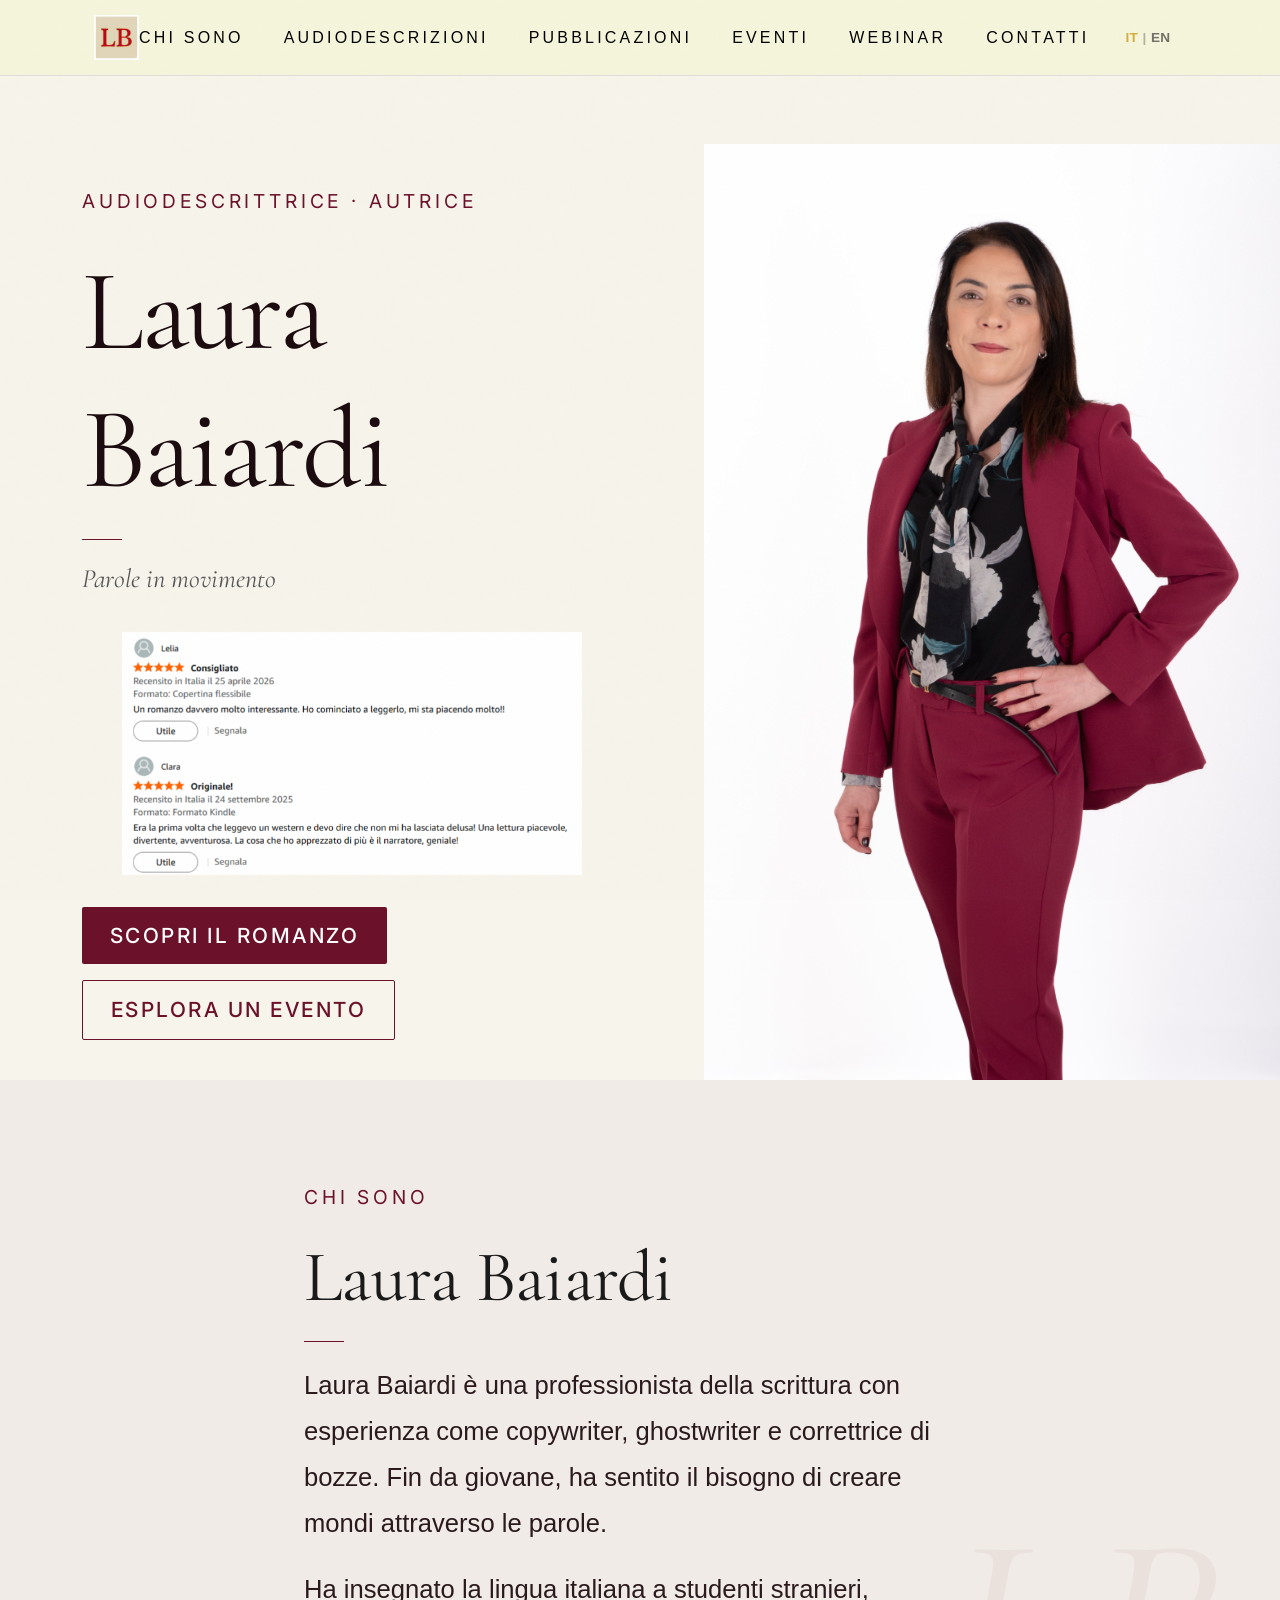
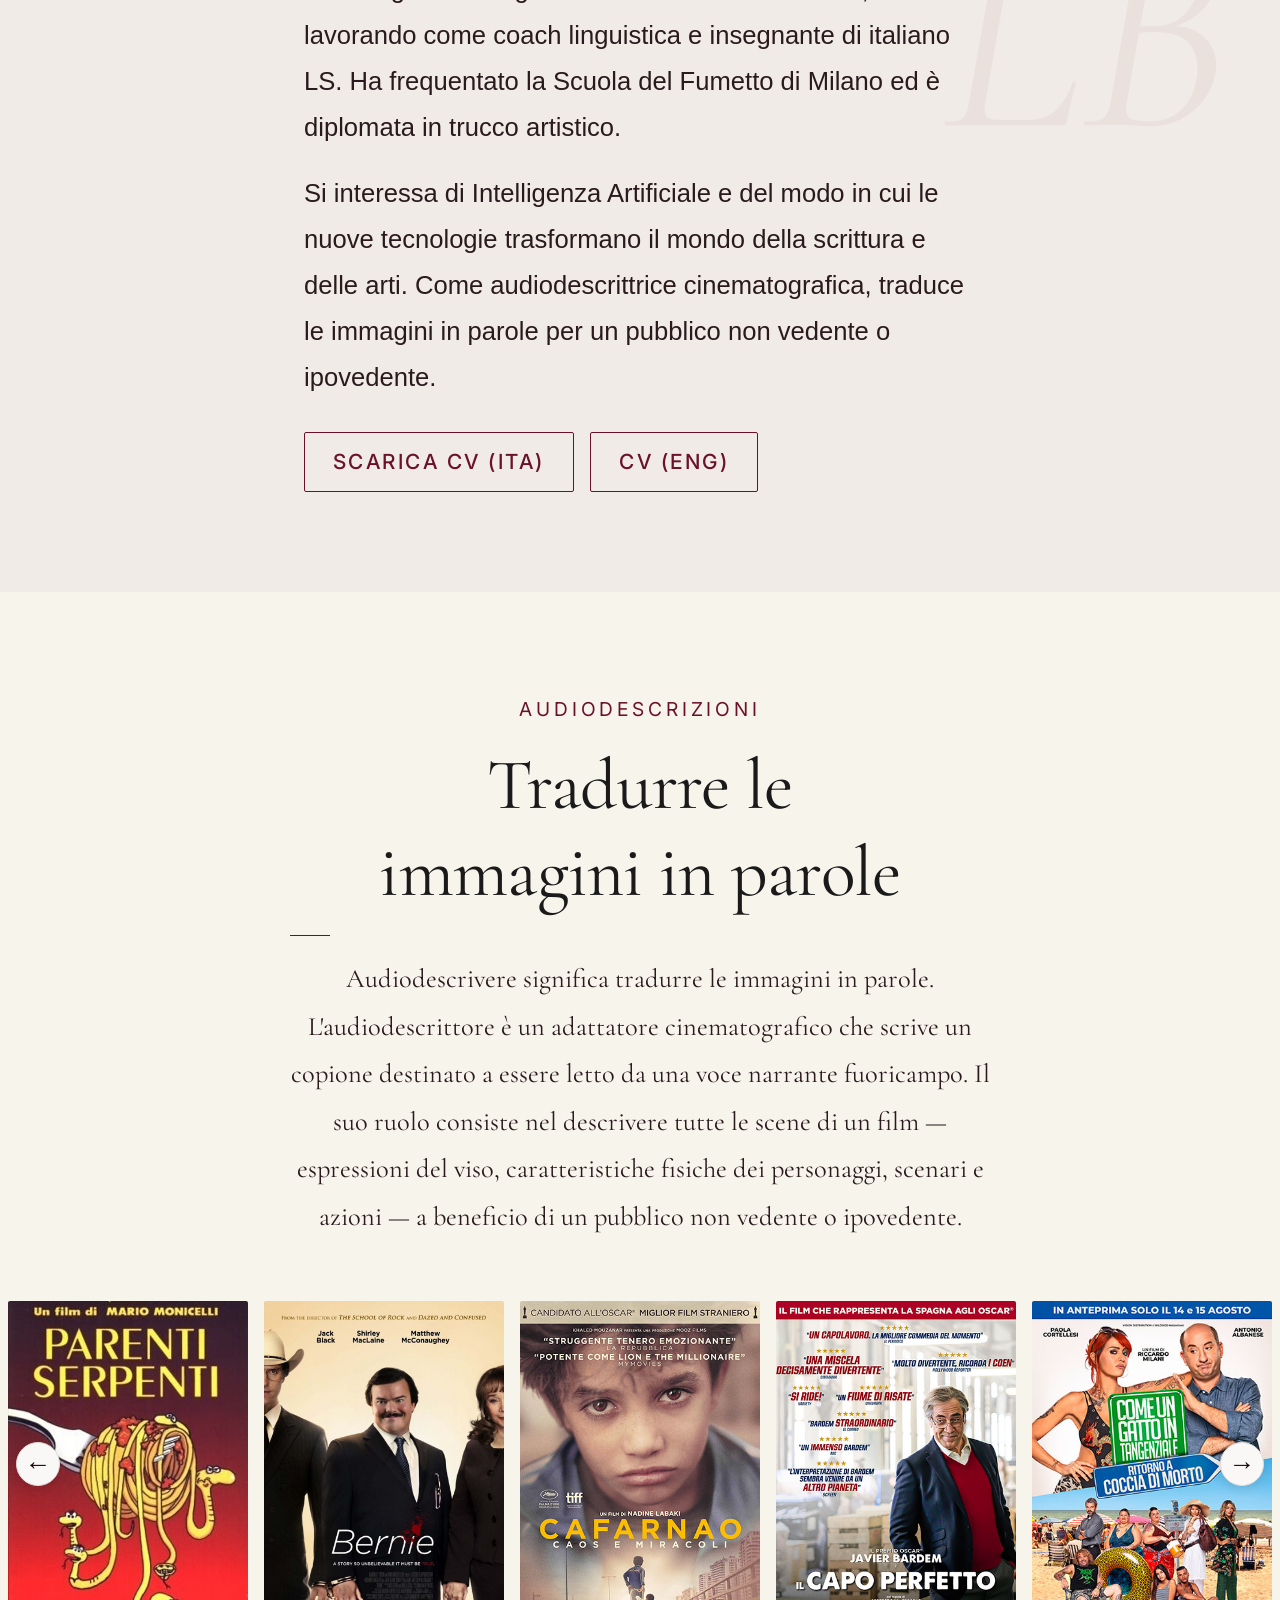
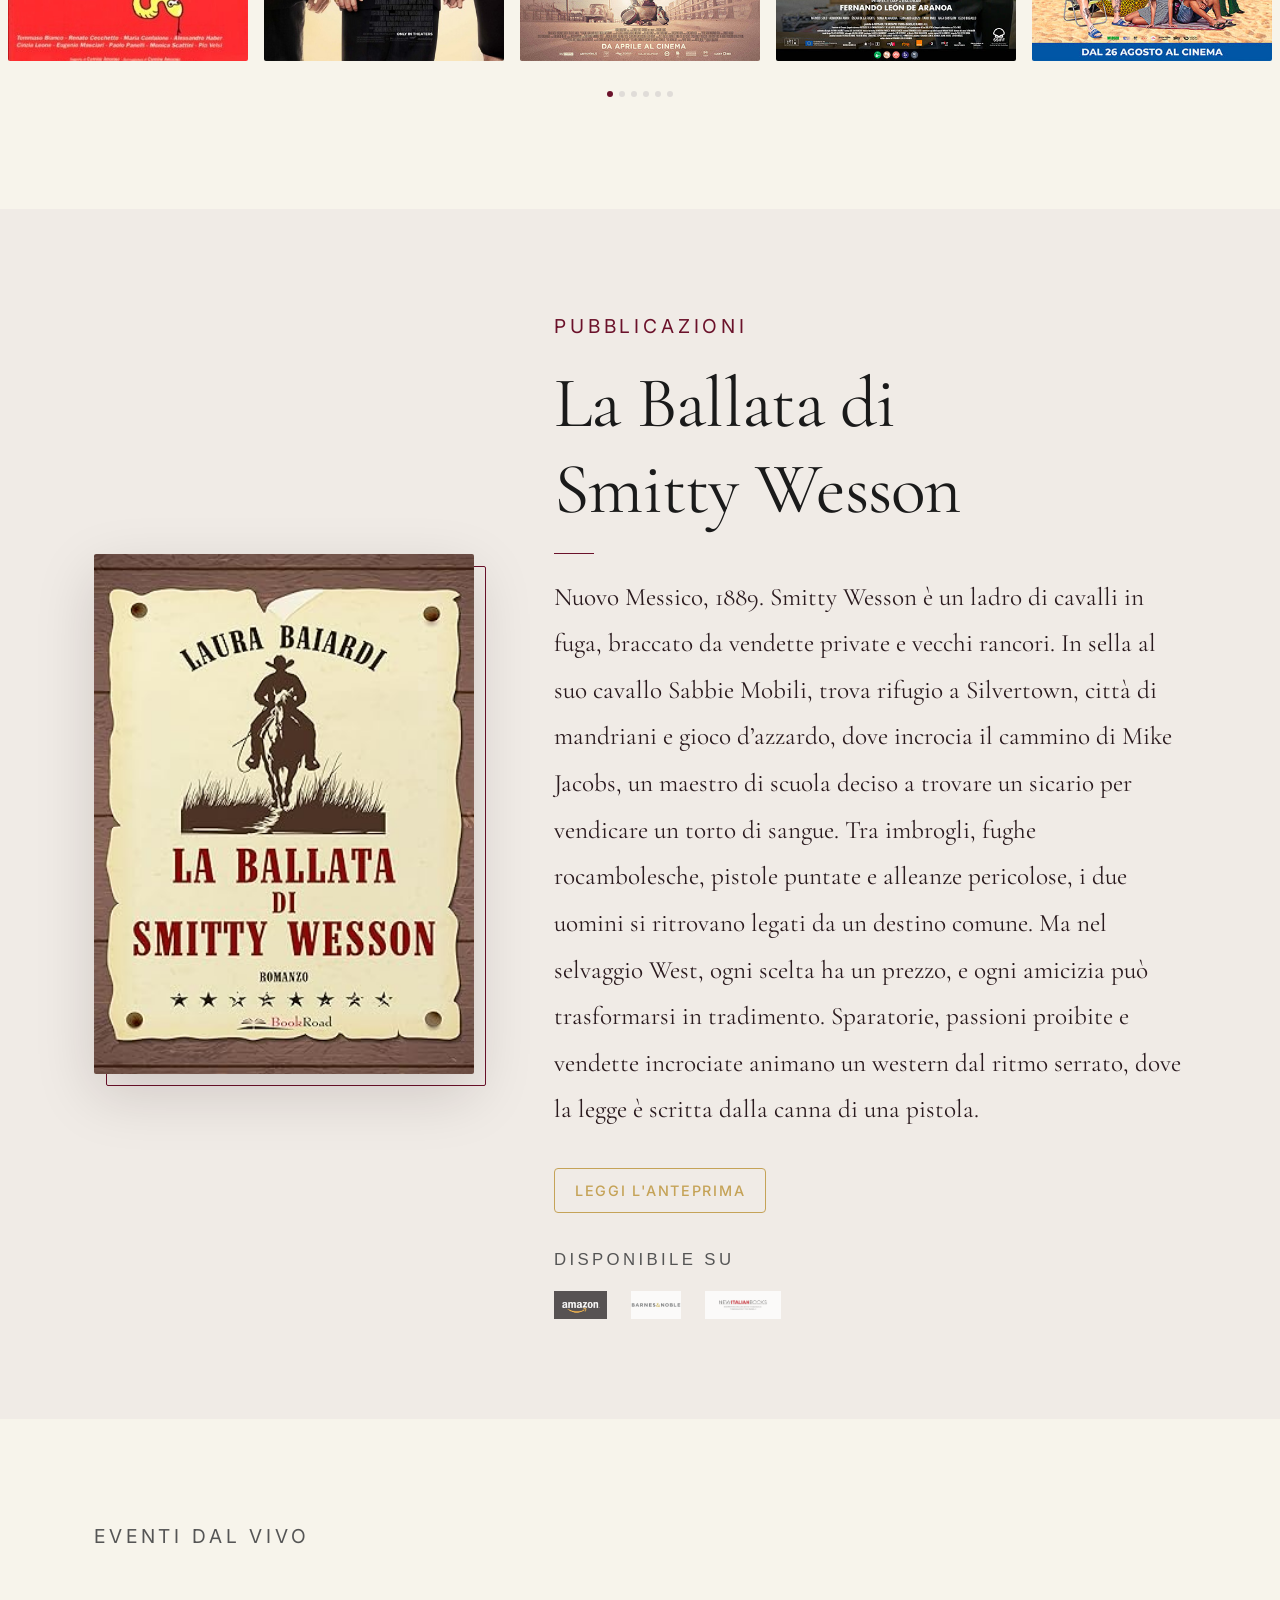
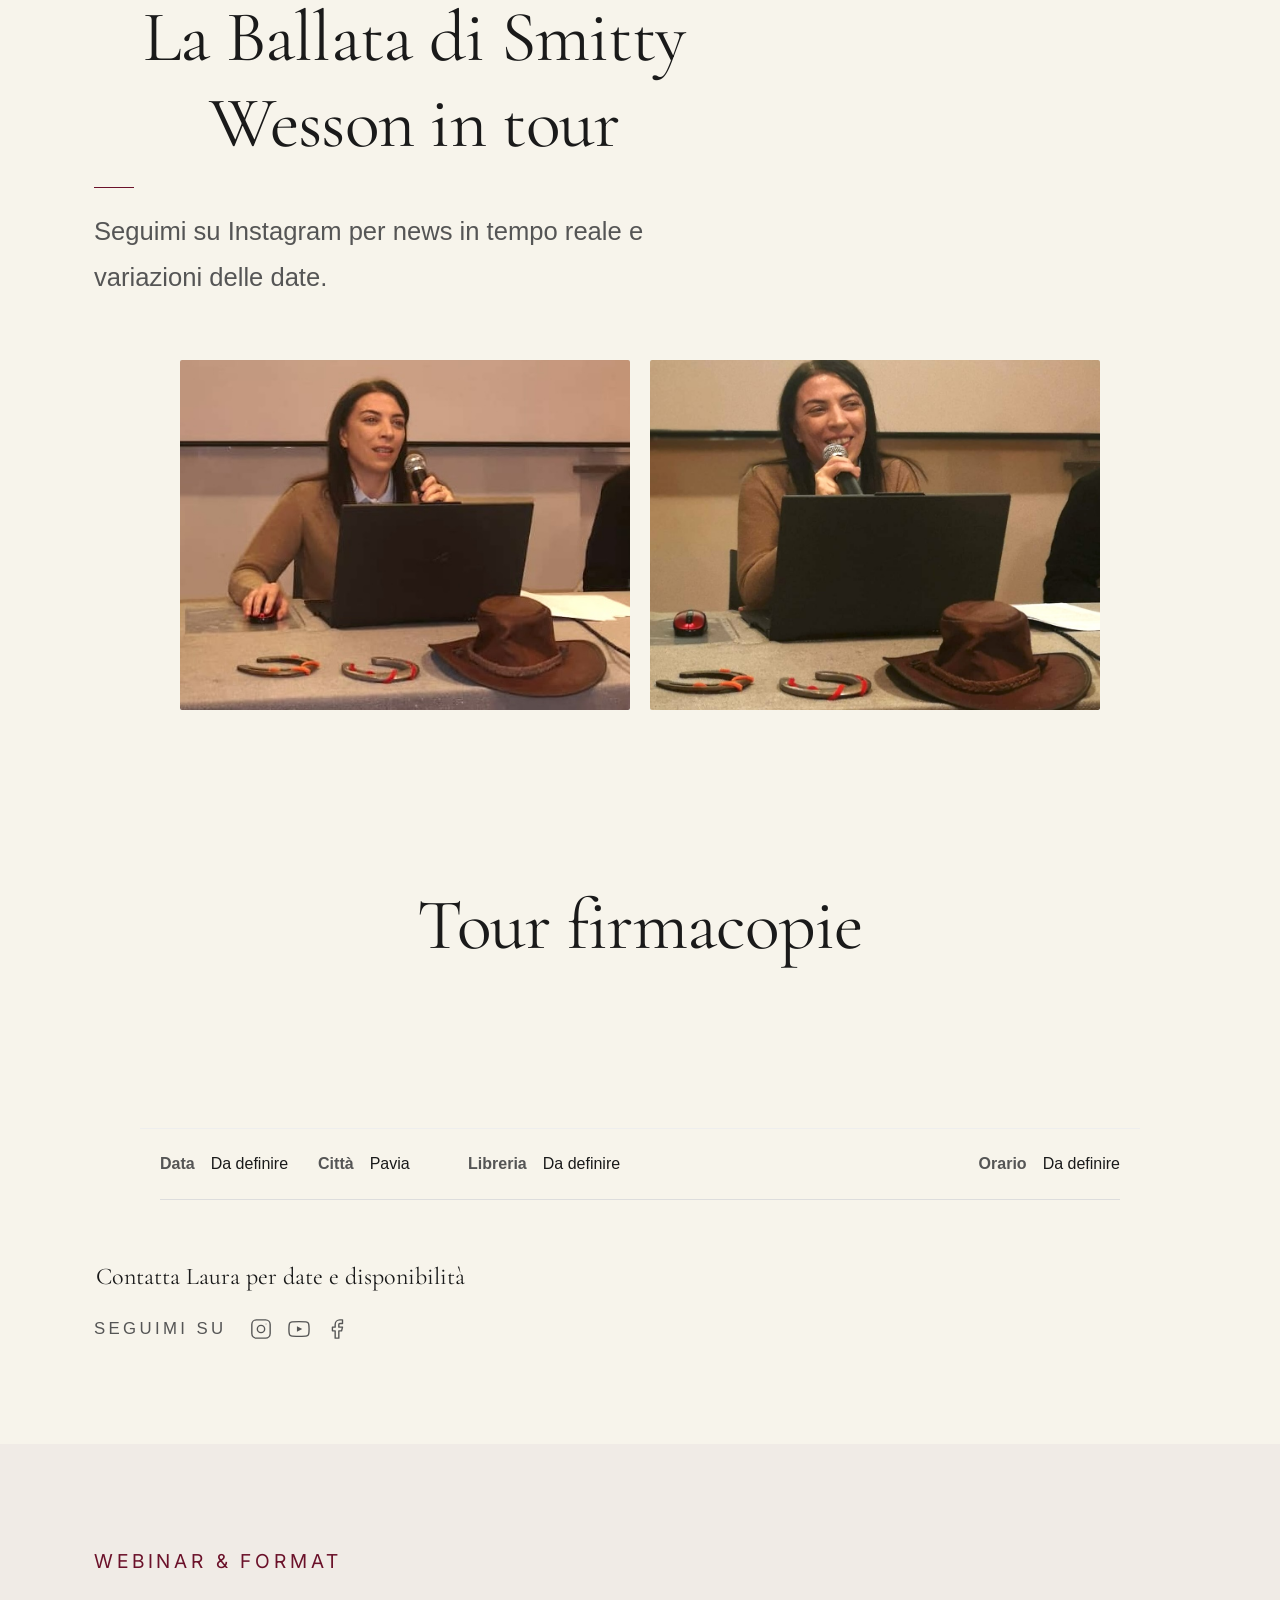
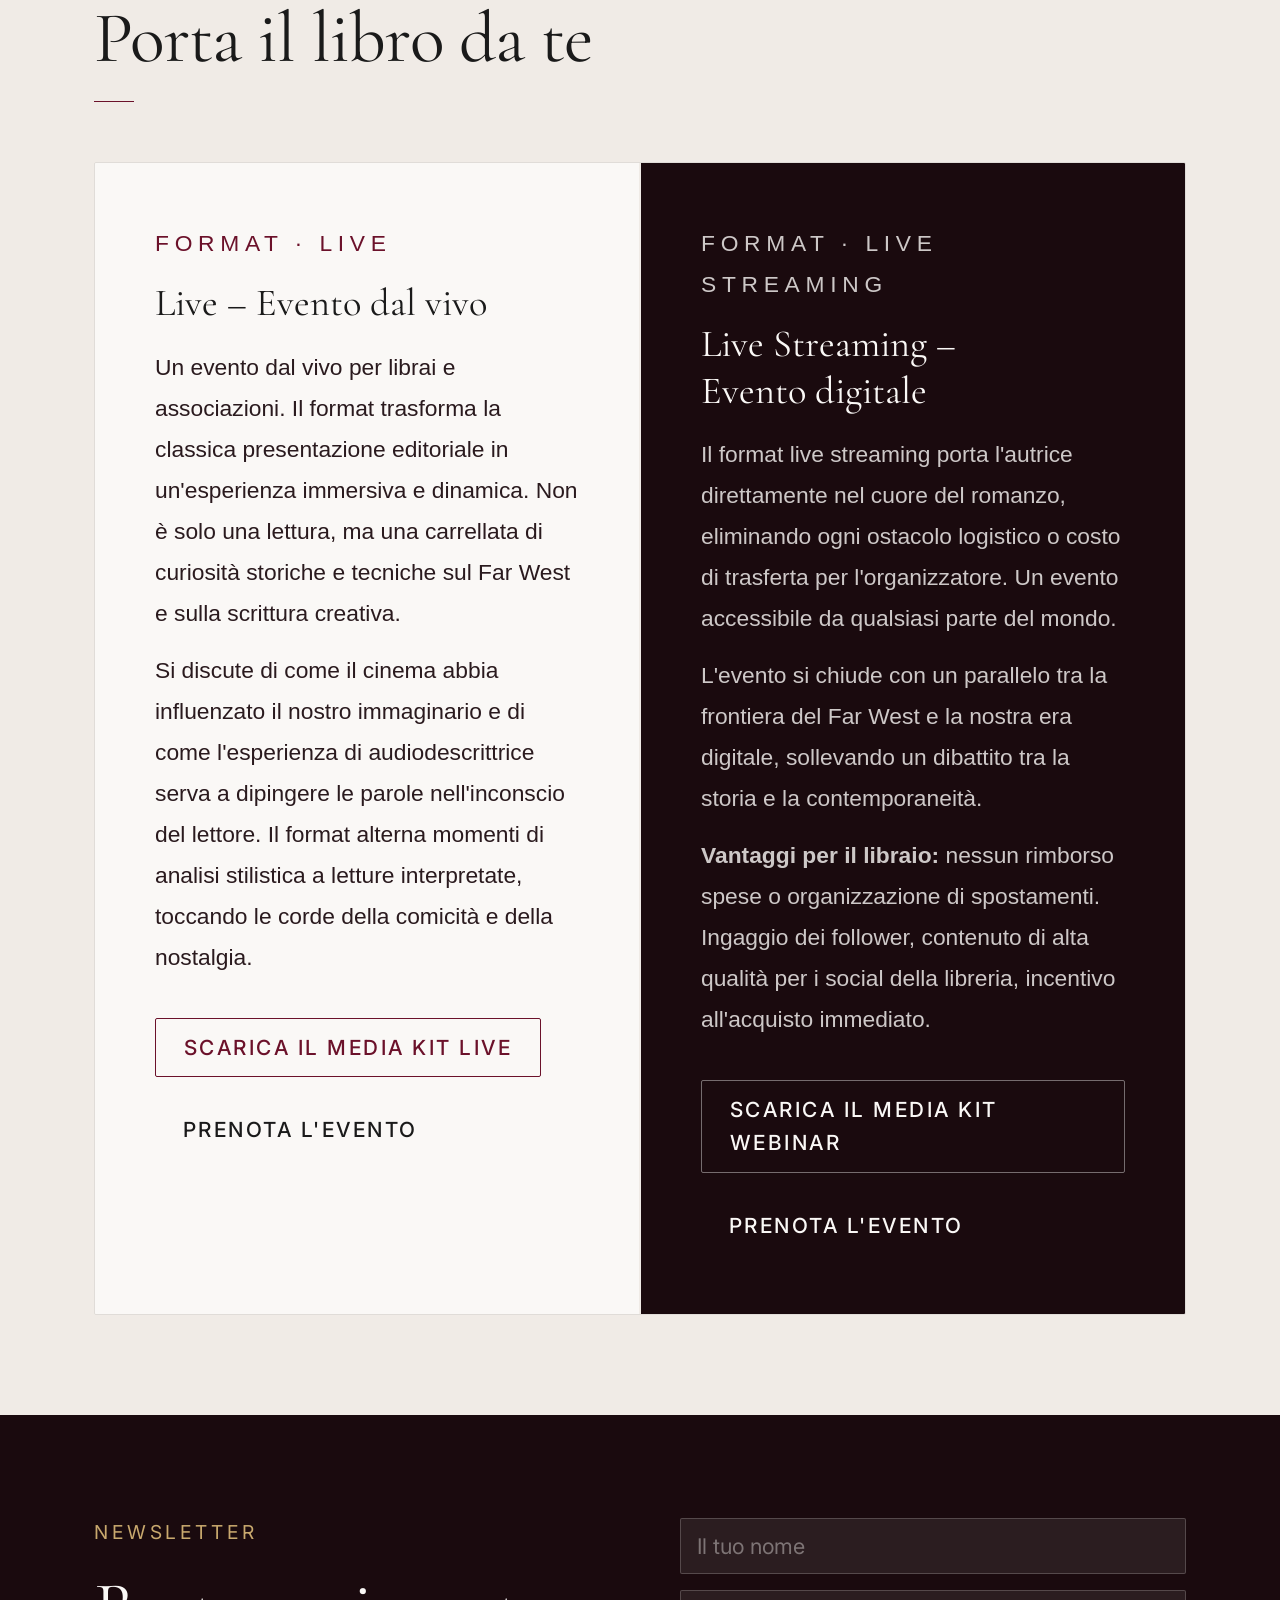
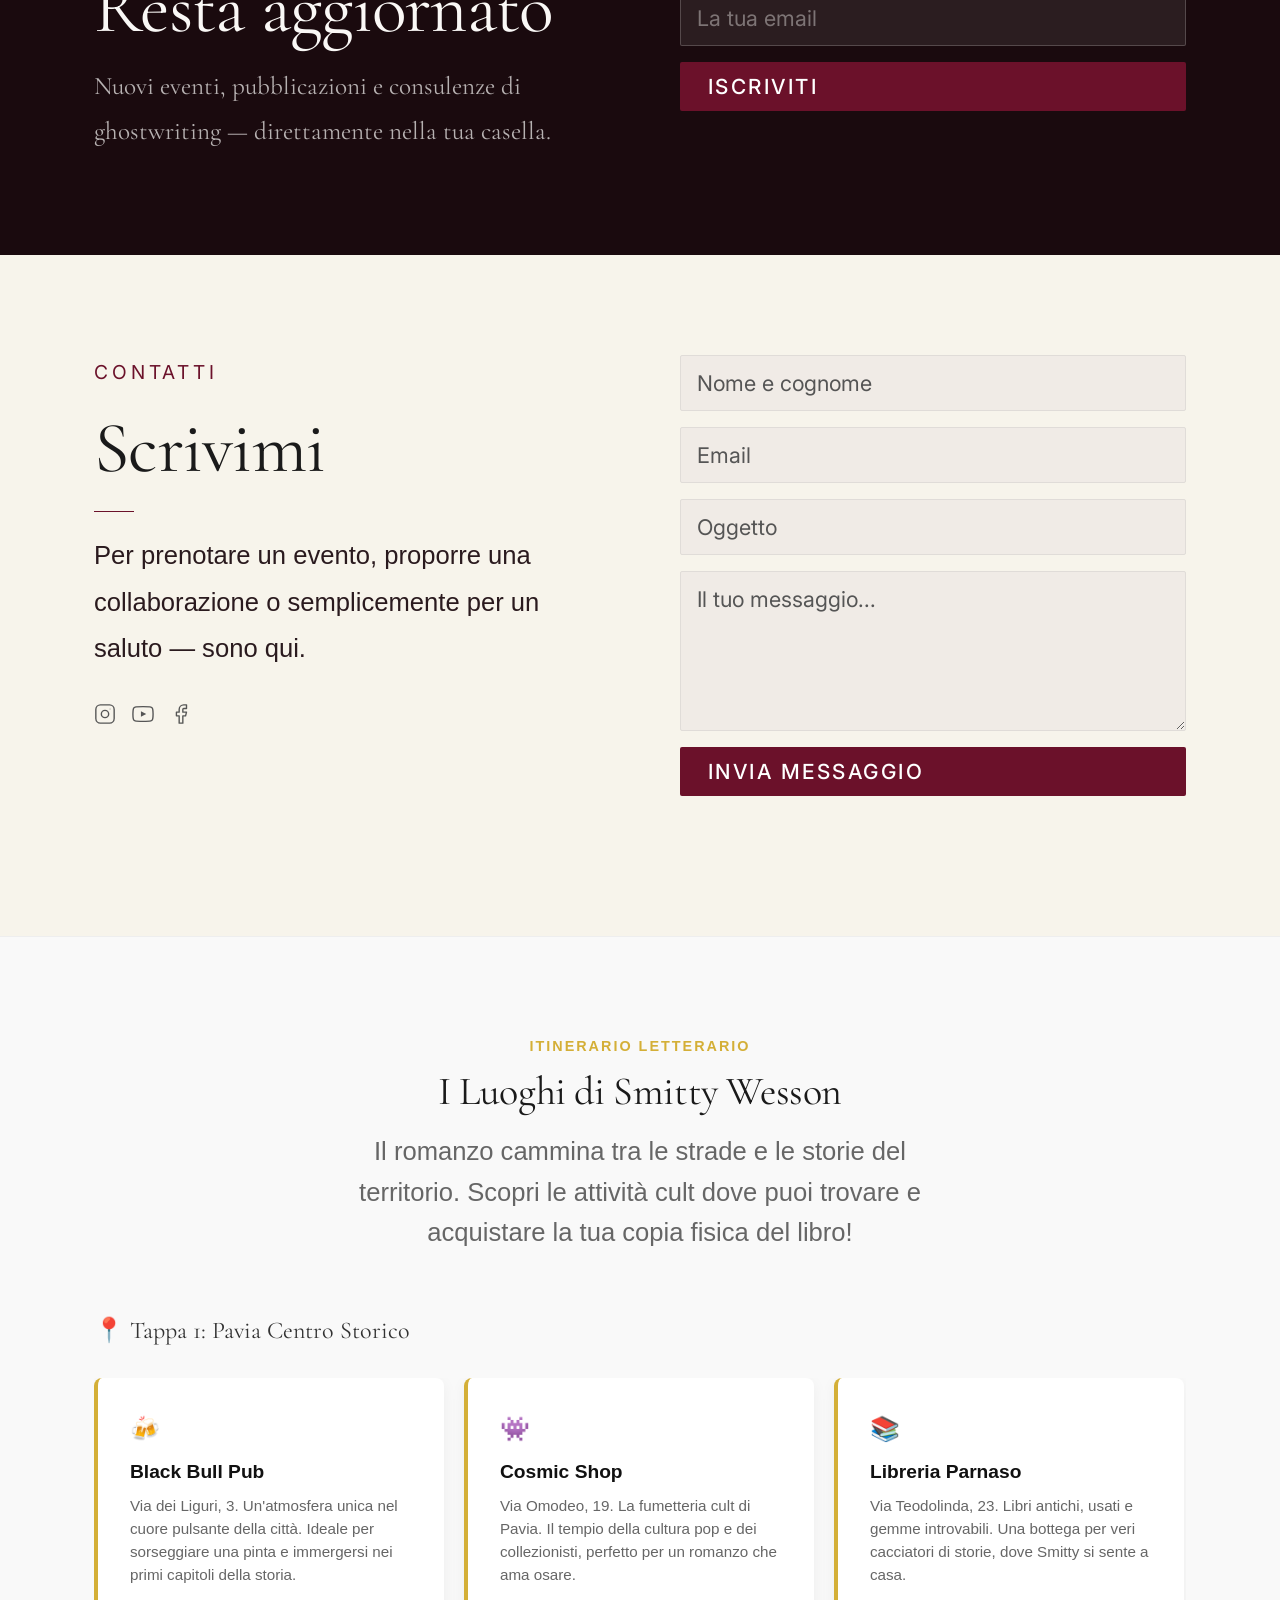
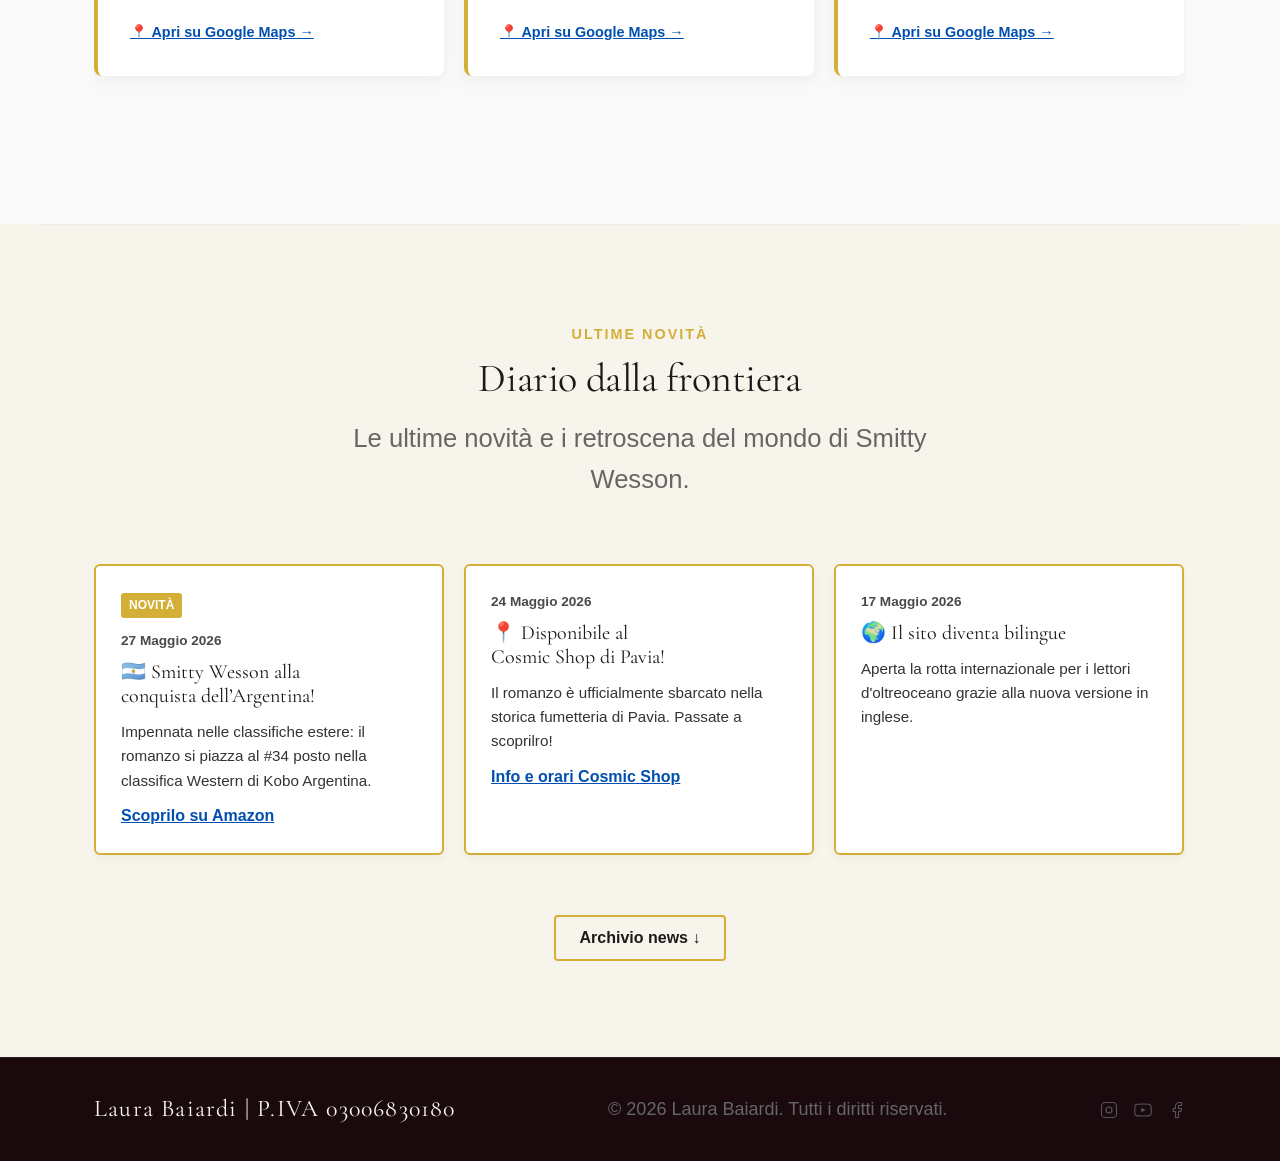
==== commit 89aca9ec: "Update index.html" ====
--- a/index.html
+++ b/index.html
@@ -215,9 +215,9 @@
       <div class="pubblicazioni__links">
         <p class="pubblicazioni__links-label">Disponibile su</p>
         <div class="pubblicazioni__logos">
-         <a href="https://www.amazon.it/ballata-Smitty-Wesson-Laura-Baiardi/dp/8833222195/" target="_blank" rel="noopener" aria-label="Acquista su Amazon" data-umami-event="click-acquisto-amazon">
+         <a href="https://amzn.to/3PCUYfR" target="_blank" rel="noopener" aria-label="Acquista su Amazon" data-umami-event="click-acquisto-amazon">
   <img src="assets/images/logo-amazon.webp" alt="Amazon" width="90" height="30" data-umami-event="click-acquisto-amazon">
-          </a>
+</a>
           <a href="https://www.barnesandnoble.com/w/la-ballata-di-smitty-wesson-laura-baiardi/1147813923?ean=9788833227290"
              target="_blank" rel="noopener" aria-label="Acquista su Barnes &amp; Noble">
             <img src="assets/images/logo-bn.png" alt="Barnes &amp; Noble" width="90" height="30">
@@ -411,7 +411,7 @@
   </div>
 </section>
 
-  <section id="diario-bordo" class="news-section" style="padding: 6rem 0; background-color: #f7f4eb; border-top: 1px solid #eee;">
+<section id="diario-bordo" class="news-section" style="padding: 6rem 0; background-color: #f7f4eb; border-top: 1px solid #eee;">
   <div class="container">
     
     <div style="text-align: center; margin-bottom: 4rem;">
@@ -427,9 +427,16 @@
             
             <div class="news-box">
                 <span class="news-tag">Novità</span>
+                <span class="news-date">27 Maggio 2026</span>
+                <h3>🇦🇷 Smitty Wesson alla conquista dell’Argentina!</h3>
+                <p>Impennata nelle classifiche estere: il romanzo si piazza al #34 posto nella classifica Western di Kobo Argentina.</p>
+                <a href="https://amzn.to/3RwNCeq" target="_blank" rel="noopener" data-umami-event="click-news-argentina">Scoprilo su Amazon</a>
+            </div>
+            
+            <div class="news-box">
                 <span class="news-date">24 Maggio 2026</span>
                 <h3>📍 Disponibile al Cosmic Shop di Pavia!</h3>
-                <p>Il romanzo è ufficialmente sbarcato nella storica fumetteria di Pavia. Passate a scoprirlo!</p>
+                <p>Il romanzo è ufficialmente sbarcato nella storica fumetteria di Pavia. Passate a scoprilro!</p>
                 <a href="https://www.facebook.com/Cosmic.Shop.Fumetti" target="_blank" rel="noopener">Info e orari Cosmic Shop</a>
             </div>
 
@@ -452,15 +459,9 @@
             </div>
 
             <div class="news-box">
-                <span class="news-date">25 agosto 2025</span>
+                <span class="news-date">29 agosto 2025</span>
                 <h3>📖 La prima tiratura</h3>
-                <p>I faldoni di stampa prendono vita. Smitty Wesson è ufficialmente negli store delle maggiori librerie online.</p>
-            </div>
-
-            <div class="news-box">
-                <span class="news-date">Estate 2024</span>
-                <h3>✍️ La scintilla iniziale</h3>
-                <p>BookRoad editore crede in Smitty Wesson e decide di lanciare una campagna di crowdfunding editoriale sul suo sito.</p>
+                <p>I faldoni di stampa prendono vita. Smitty Wesson è ufficialmente negli store delle maiores librerie online.</p>
             </div>
 
         </div> </div> <div class="archive-toggle-container" style="margin-top: 40px; text-align: center;">
@@ -471,6 +472,12 @@
 
     <div id="archive-drawer" class="archive-container hidden">
         <div class="archive-grid">
+            
+            <div class="news-box-archive">
+                <span class="news-date">Estate 2024</span>
+                <h3>✍️ La scintilla iniziale</h3>
+                <p>BookRoad editore crede in Smitty Wesson e decide di lanciare una campagna di crowdfunding editoriale sul suo sito.</p>
+            </div>
             
             <div class="news-box-archive">
                 <span class="news-date">Genesi del Progetto</span>
@@ -478,10 +485,11 @@
                 <p>Il progetto di un racconto western comico prende forma nel 2022 con la stesura della prima bozza. Nel corso di alcuni anni, si sviluppa in un romanzo completo.</p>
             </div>
             
-            </div>
-    </div>
-
-  </div> </section>
+        </div>
+    </div>
+
+  </div> 
+</section>
 </script>
   <footer class="footer">
   <div class="container footer__inner">
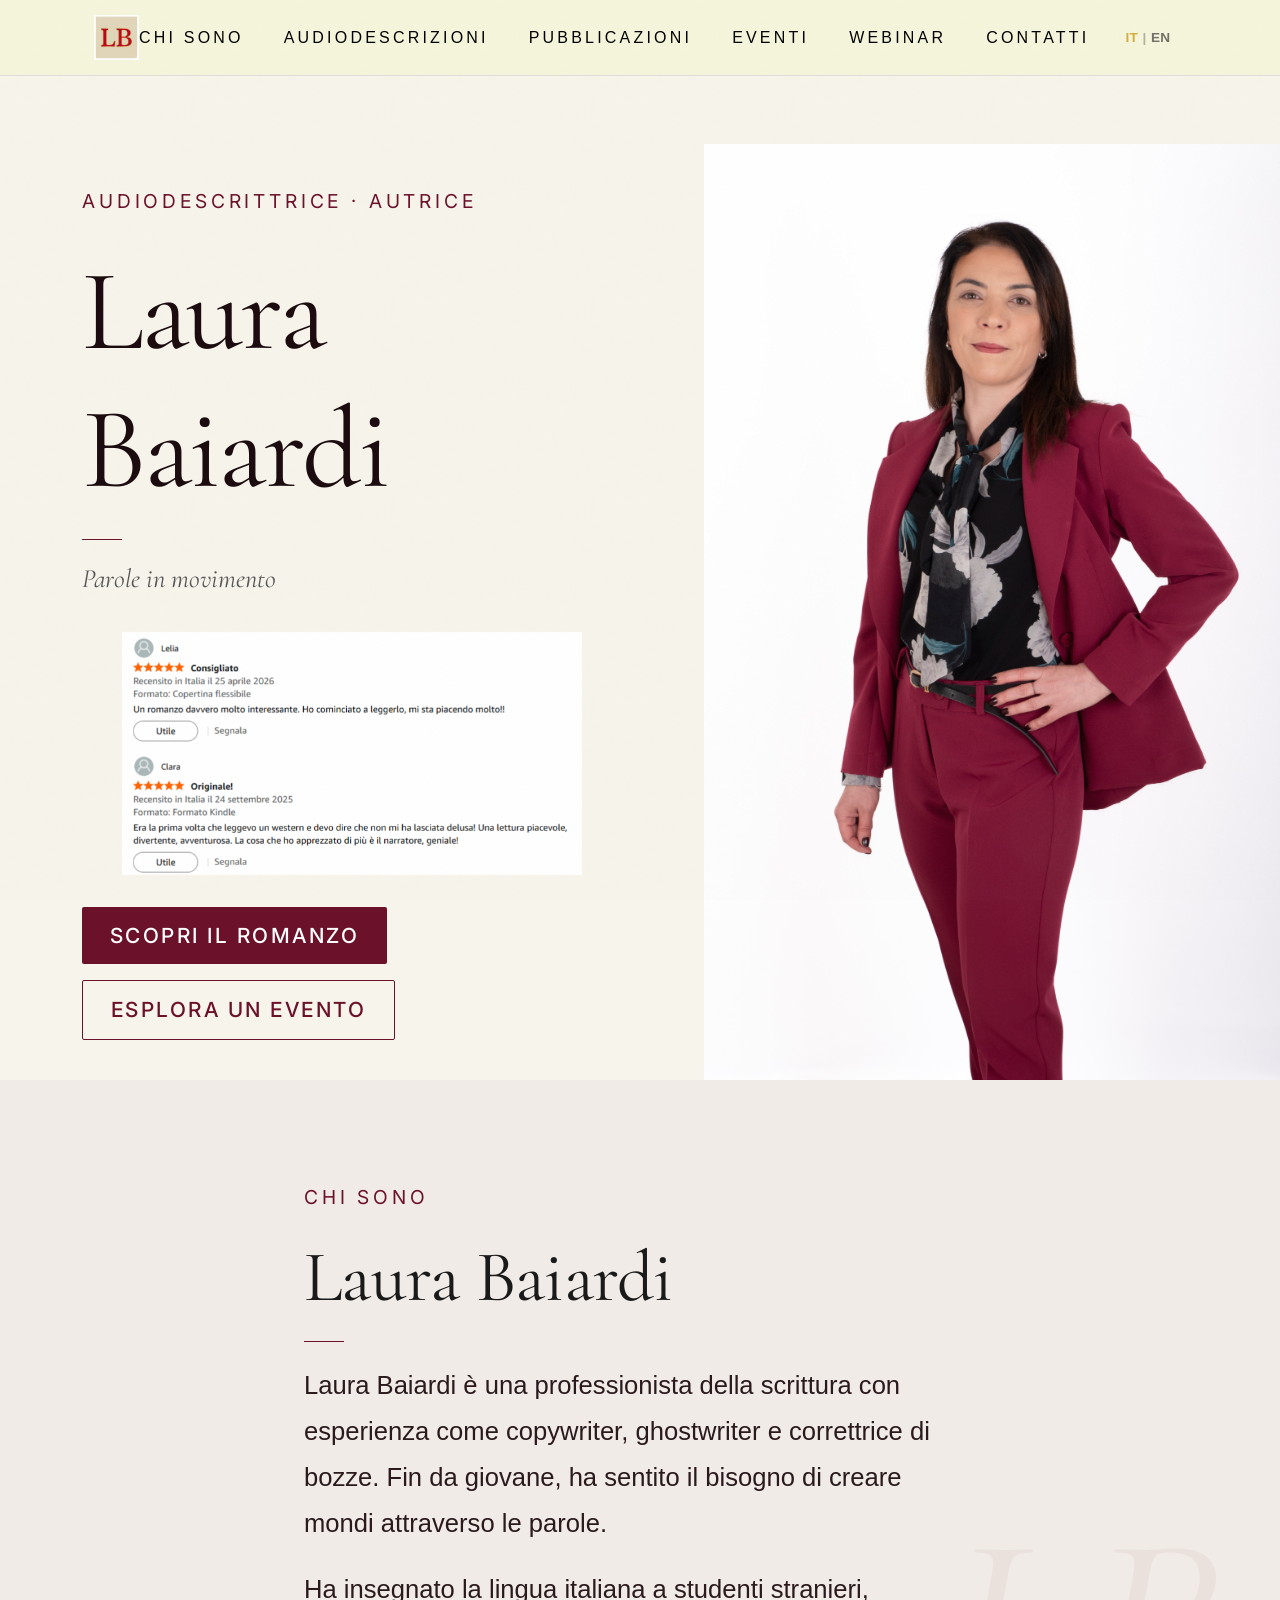
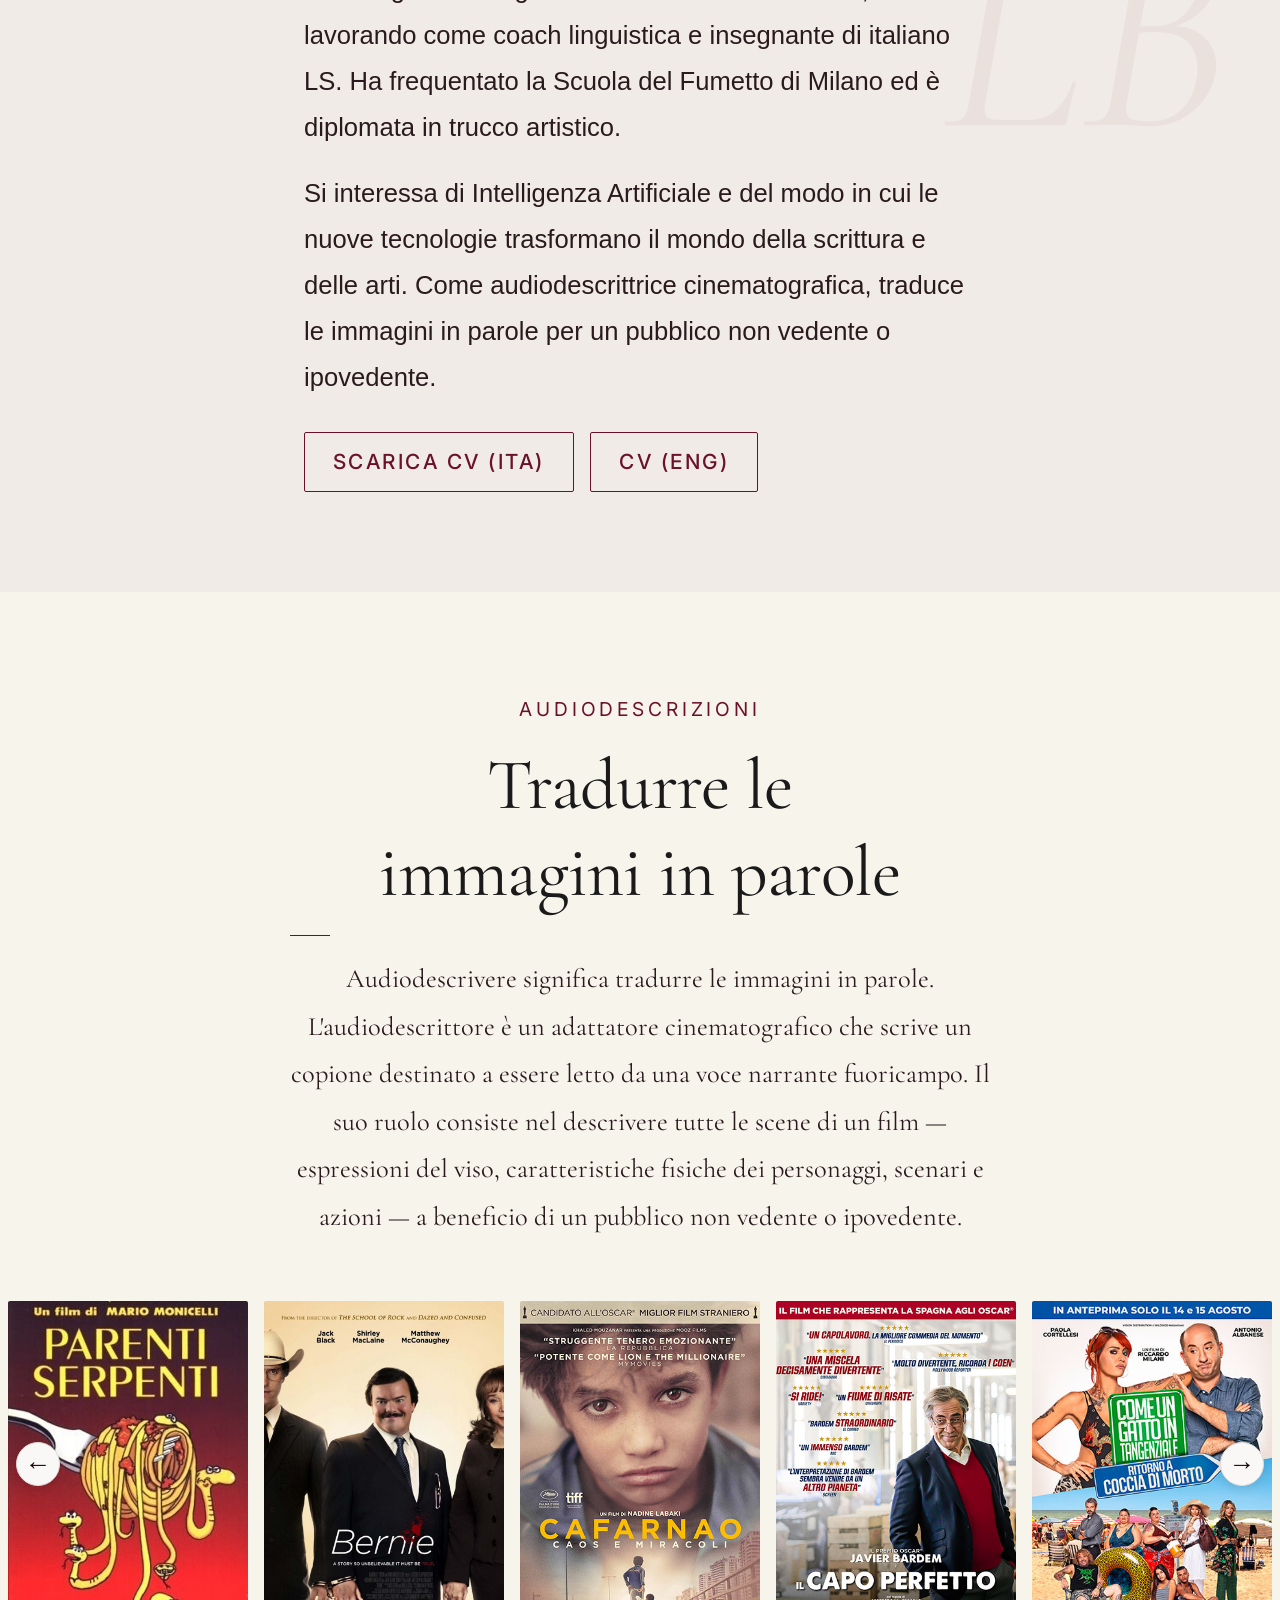
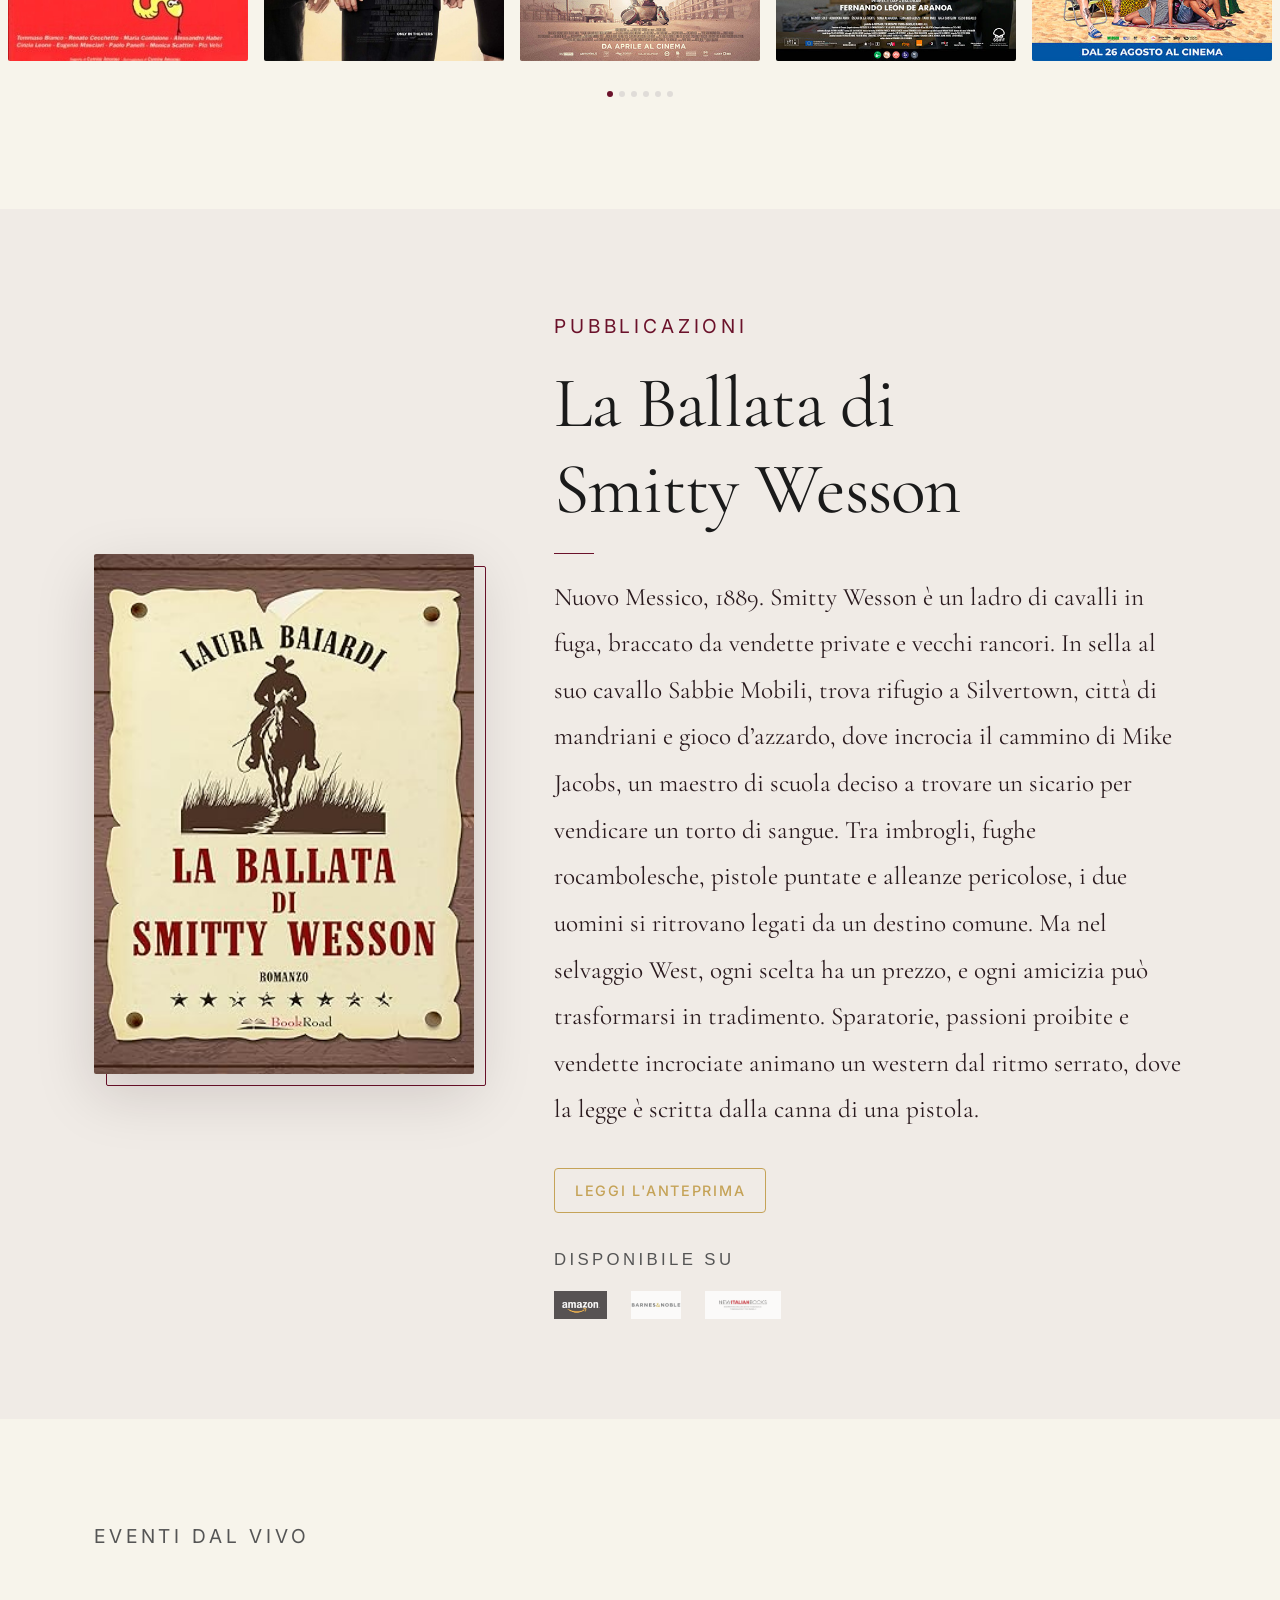
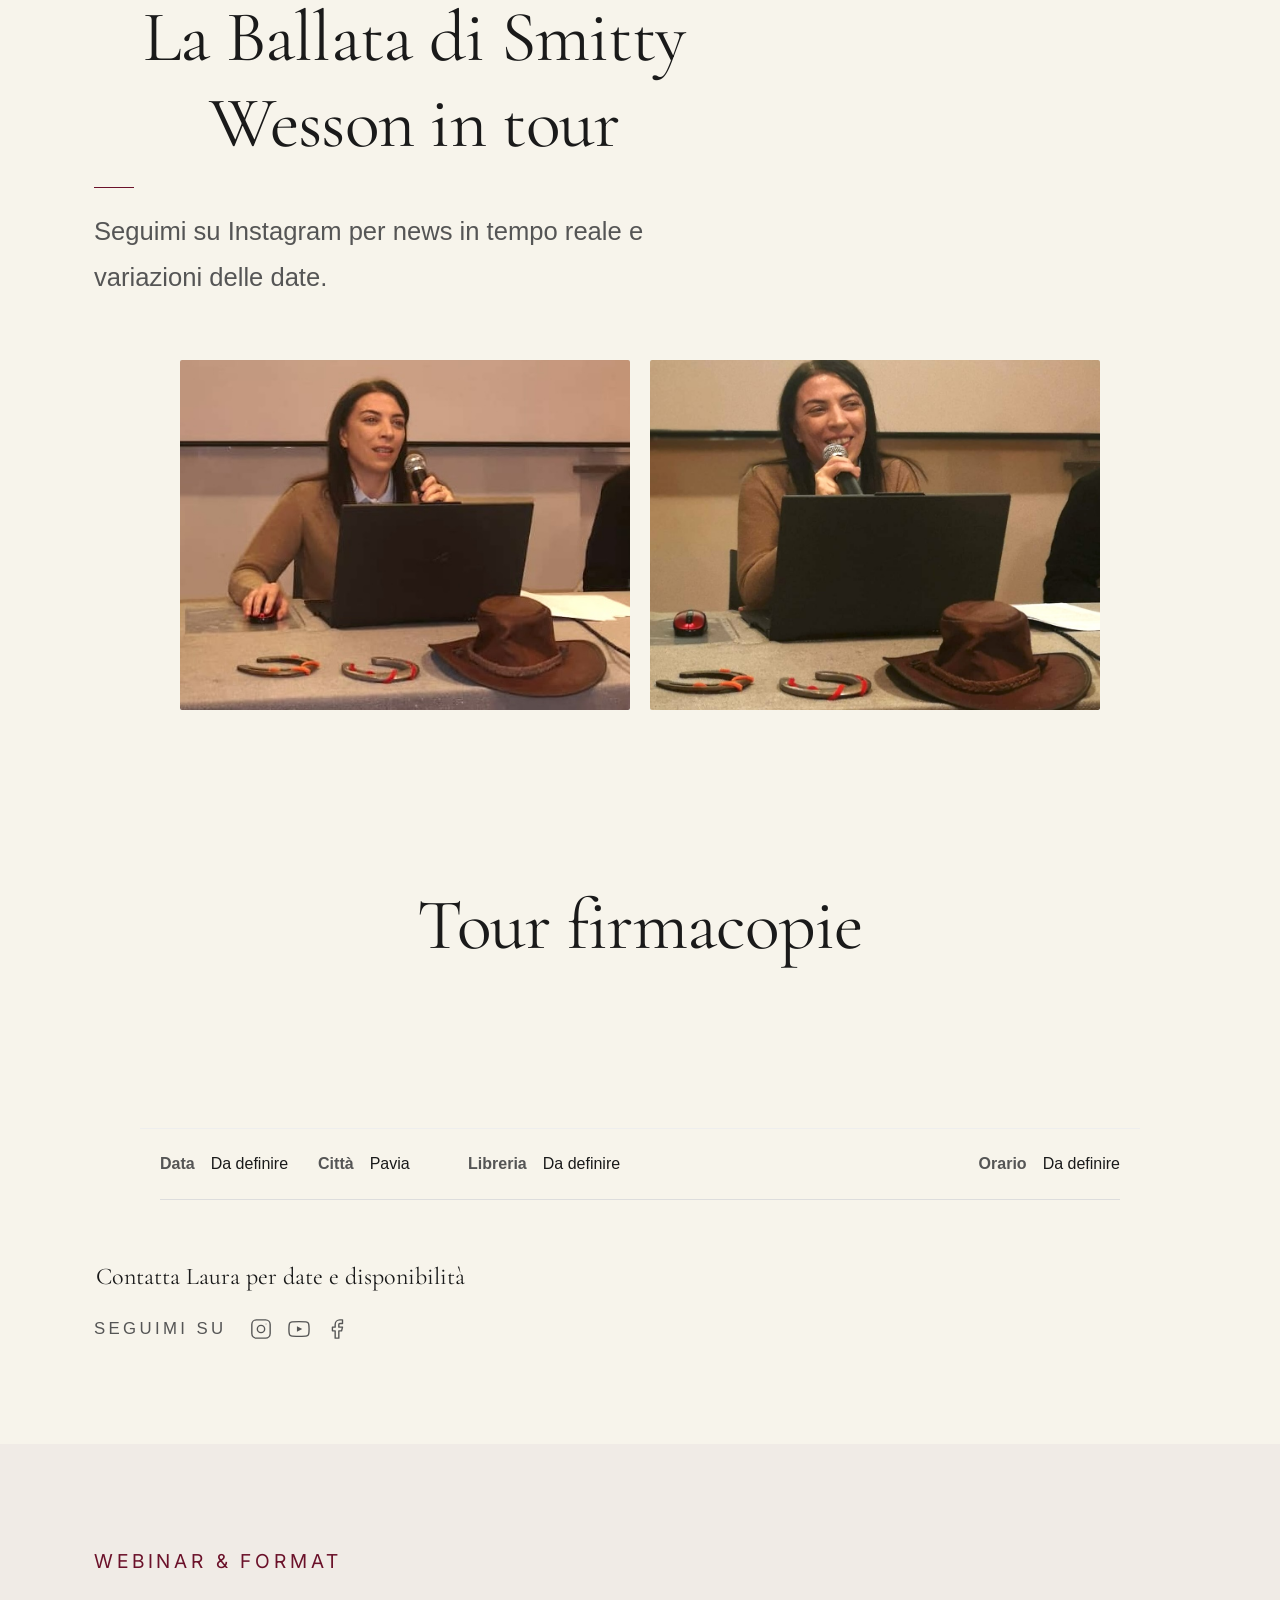
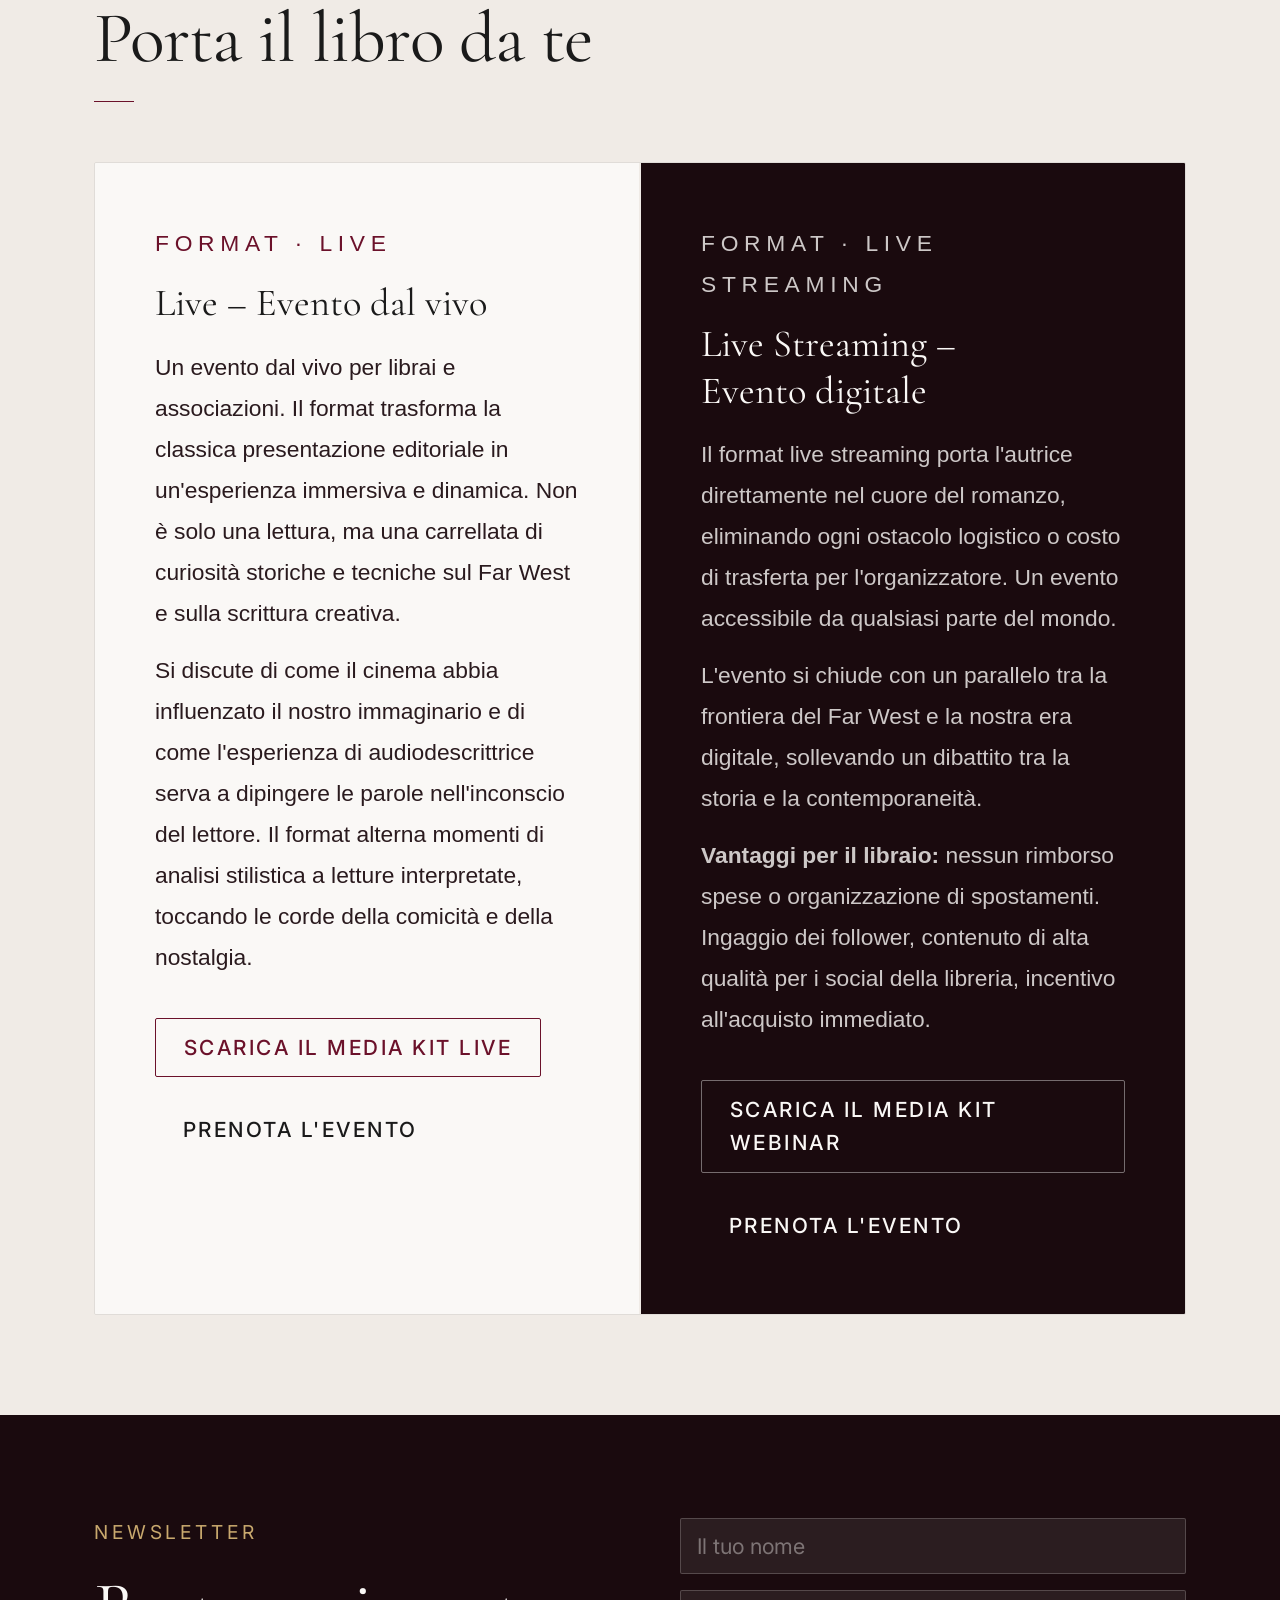
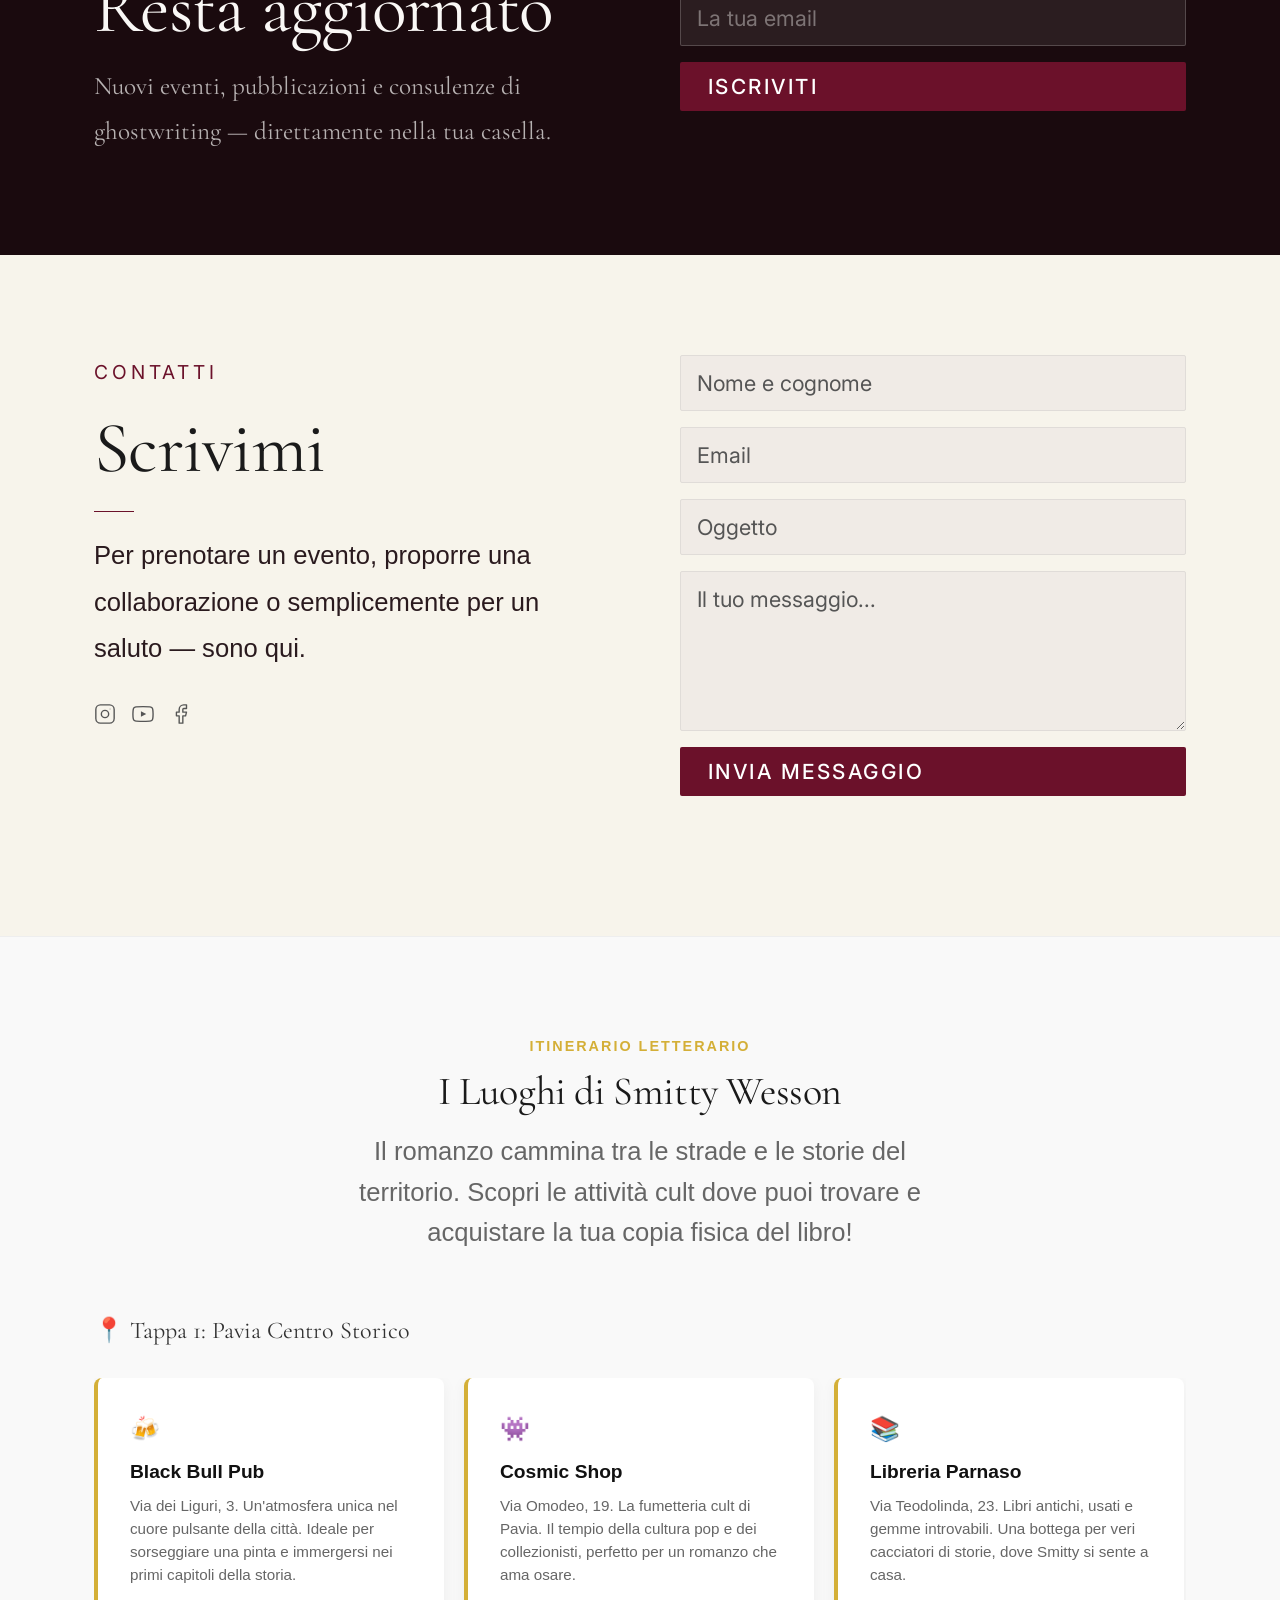
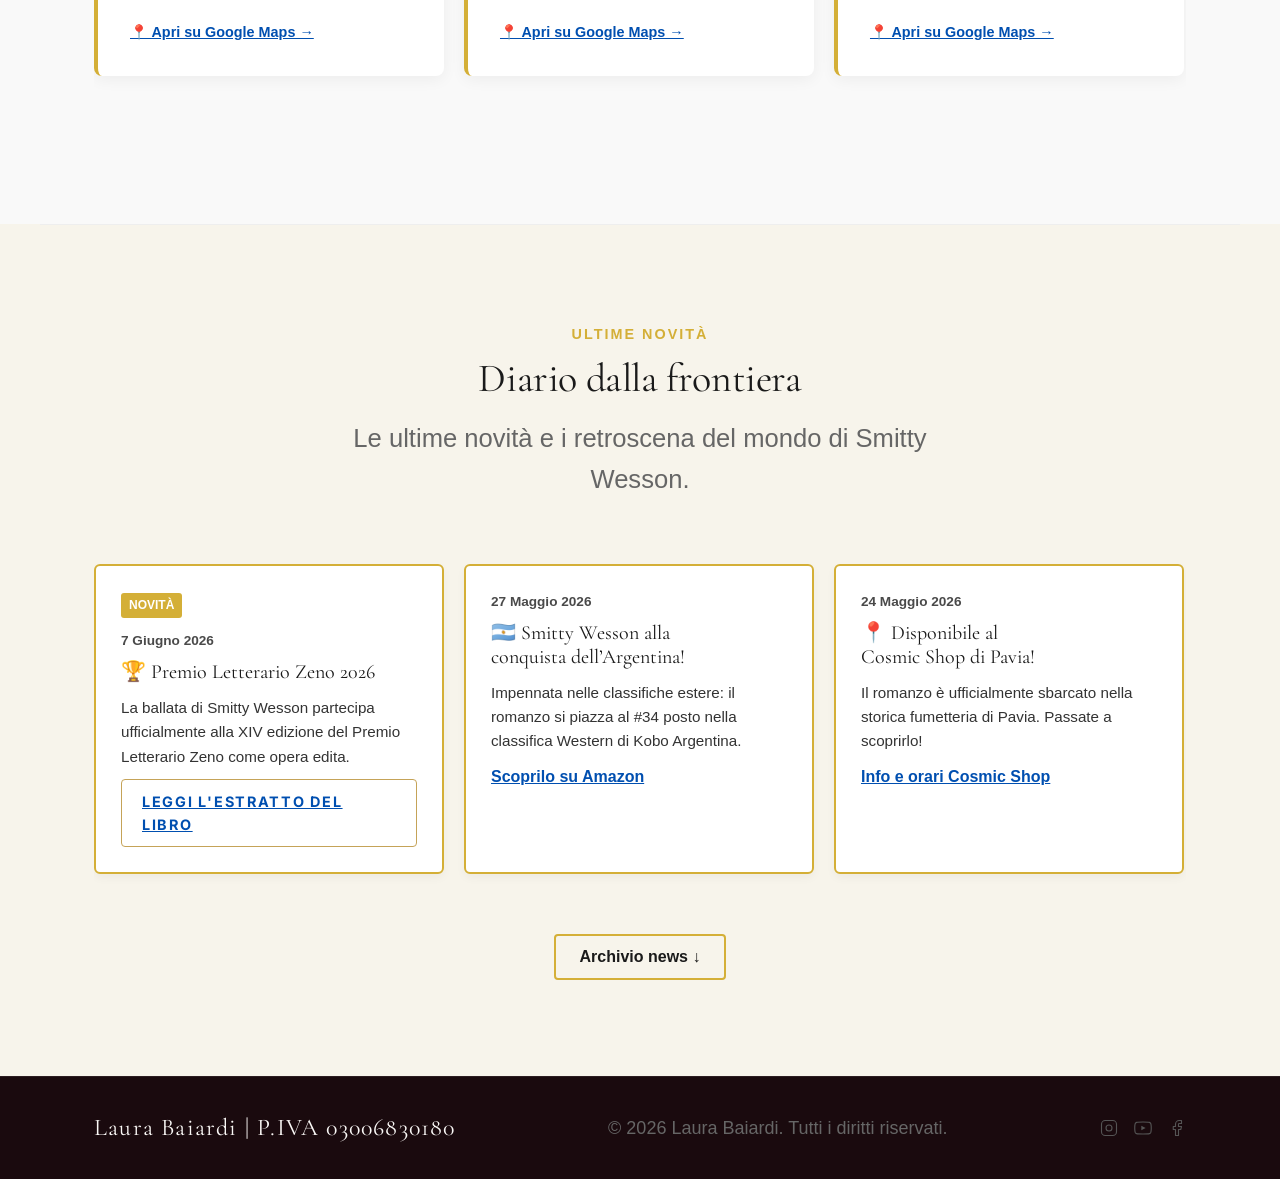
==== commit 5904115f: "Update index.html" ====
--- a/index.html
+++ b/index.html
@@ -211,7 +211,7 @@
 Tra imbrogli, fughe rocambolesche, pistole puntate e alleanze pericolose, i due uomini si ritrovano legati da un destino comune. Ma nel selvaggio West, ogni scelta ha un prezzo, e ogni amicizia può trasformarsi in tradimento.
 Sparatorie, passioni proibite e vendette incrociate animano un western dal ritmo serrato, dove la legge è scritta dalla canna di una pistola.</p>
       <p></p></p>
-      <a href="https://www.google.it/books/edition/La_ballata_di_Smitty_Wesson/XpFuEQAAQBAJ?hl=it&gbpv=1" target="_blank" class="btn btn--secondary" data-umami-event="click-anteprima-google">Leggi l'anteprima</a>
+      <a href="https://play.google.com/books/reader?id=XpFuEQAAQBAJ&pg=GBS.PP1&hl=it" target="_blank" class="btn btn--secondary" data-umami-event="click-anteprima-google">Leggi l'anteprima</a>
       <div class="pubblicazioni__links">
         <p class="pubblicazioni__links-label">Disponibile su</p>
         <div class="pubblicazioni__logos">
@@ -425,8 +425,15 @@
     <div class="gallery-container">
         <div class="gallery-track">
             
+           <div class="news-box">
+                <span class="news-tag">Novità</span>
+                <span class="news-date">7 Giugno 2026</span>
+                <h3>🏆 Premio Letterario Zeno 2026</h3>
+                <p>La ballata di Smitty Wesson partecipa ufficialmente alla XIV edizione del Premio Letterario Zeno come opera edita.</p>
+                <a href="https://play.google.com/books/reader?id=XpFuEQAAQBAJ&pg=GBS.PP1&hl=it" target="_blank" class="btn btn--secondary" data-umami-event="click-news-zeno">Leggi l'estratto del libro</a>
+            </div>
+
             <div class="news-box">
-                <span class="news-tag">Novità</span>
                 <span class="news-date">27 Maggio 2026</span>
                 <h3>🇦🇷 Smitty Wesson alla conquista dell’Argentina!</h3>
                 <p>Impennata nelle classifiche estere: il romanzo si piazza al #34 posto nella classifica Western di Kobo Argentina.</p>
@@ -436,7 +443,7 @@
             <div class="news-box">
                 <span class="news-date">24 Maggio 2026</span>
                 <h3>📍 Disponibile al Cosmic Shop di Pavia!</h3>
-                <p>Il romanzo è ufficialmente sbarcato nella storica fumetteria di Pavia. Passate a scoprilro!</p>
+                <p>Il romanzo è ufficialmente sbarcato nella storica fumetteria di Pavia. Passate a scoprirlo!</p>
                 <a href="https://www.facebook.com/Cosmic.Shop.Fumetti" target="_blank" rel="noopener">Info e orari Cosmic Shop</a>
             </div>
 
@@ -458,12 +465,6 @@
                 <p>Il romanzo, dopo avere affrontato una dura selezione, appare nella vetrina del prestigioso sito New Italian Books.</p>
             </div>
 
-            <div class="news-box">
-                <span class="news-date">29 agosto 2025</span>
-                <h3>📖 La prima tiratura</h3>
-                <p>I faldoni di stampa prendono vita. Smitty Wesson è ufficialmente negli store delle maiores librerie online.</p>
-            </div>
-
         </div> </div> <div class="archive-toggle-container" style="margin-top: 40px; text-align: center;">
         <button id="toggle-archive" class="btn-archive" aria-expanded="false" aria-controls="archive-drawer">
             Archivio news ↓
@@ -472,6 +473,12 @@
 
     <div id="archive-drawer" class="archive-container hidden">
         <div class="archive-grid">
+            
+            <div class="news-box-archive">
+                <span class="news-date">29 Agosto 2025</span>
+                <h3>📖 La prima tiratura</h3>
+                <p>I faldoni di stampa prendono vita. Smitty Wesson è ufficialmente negli store delle maggiori librerie online.</p>
+            </div>
             
             <div class="news-box-archive">
                 <span class="news-date">Estate 2024</span>
@@ -490,6 +497,22 @@
 
   </div> 
 </section>
+
+<script>
+    document.getElementById('toggle-archive').addEventListener('click', function() {
+        var drawer = document.getElementById('archive-drawer');
+        var isHidden = drawer.classList.contains('hidden');
+        
+        if (isHidden) {
+            drawer.classList.remove('hidden');
+            this.textContent = 'Chiudi archivio ↑';
+            this.setAttribute('aria-expanded', 'true');
+        } else {
+            drawer.classList.add('hidden');
+            this.textContent = 'Archivio news ↓';
+            this.setAttribute('aria-expanded', 'false');
+        }
+    });
 </script>
   <footer class="footer">
   <div class="container footer__inner">
